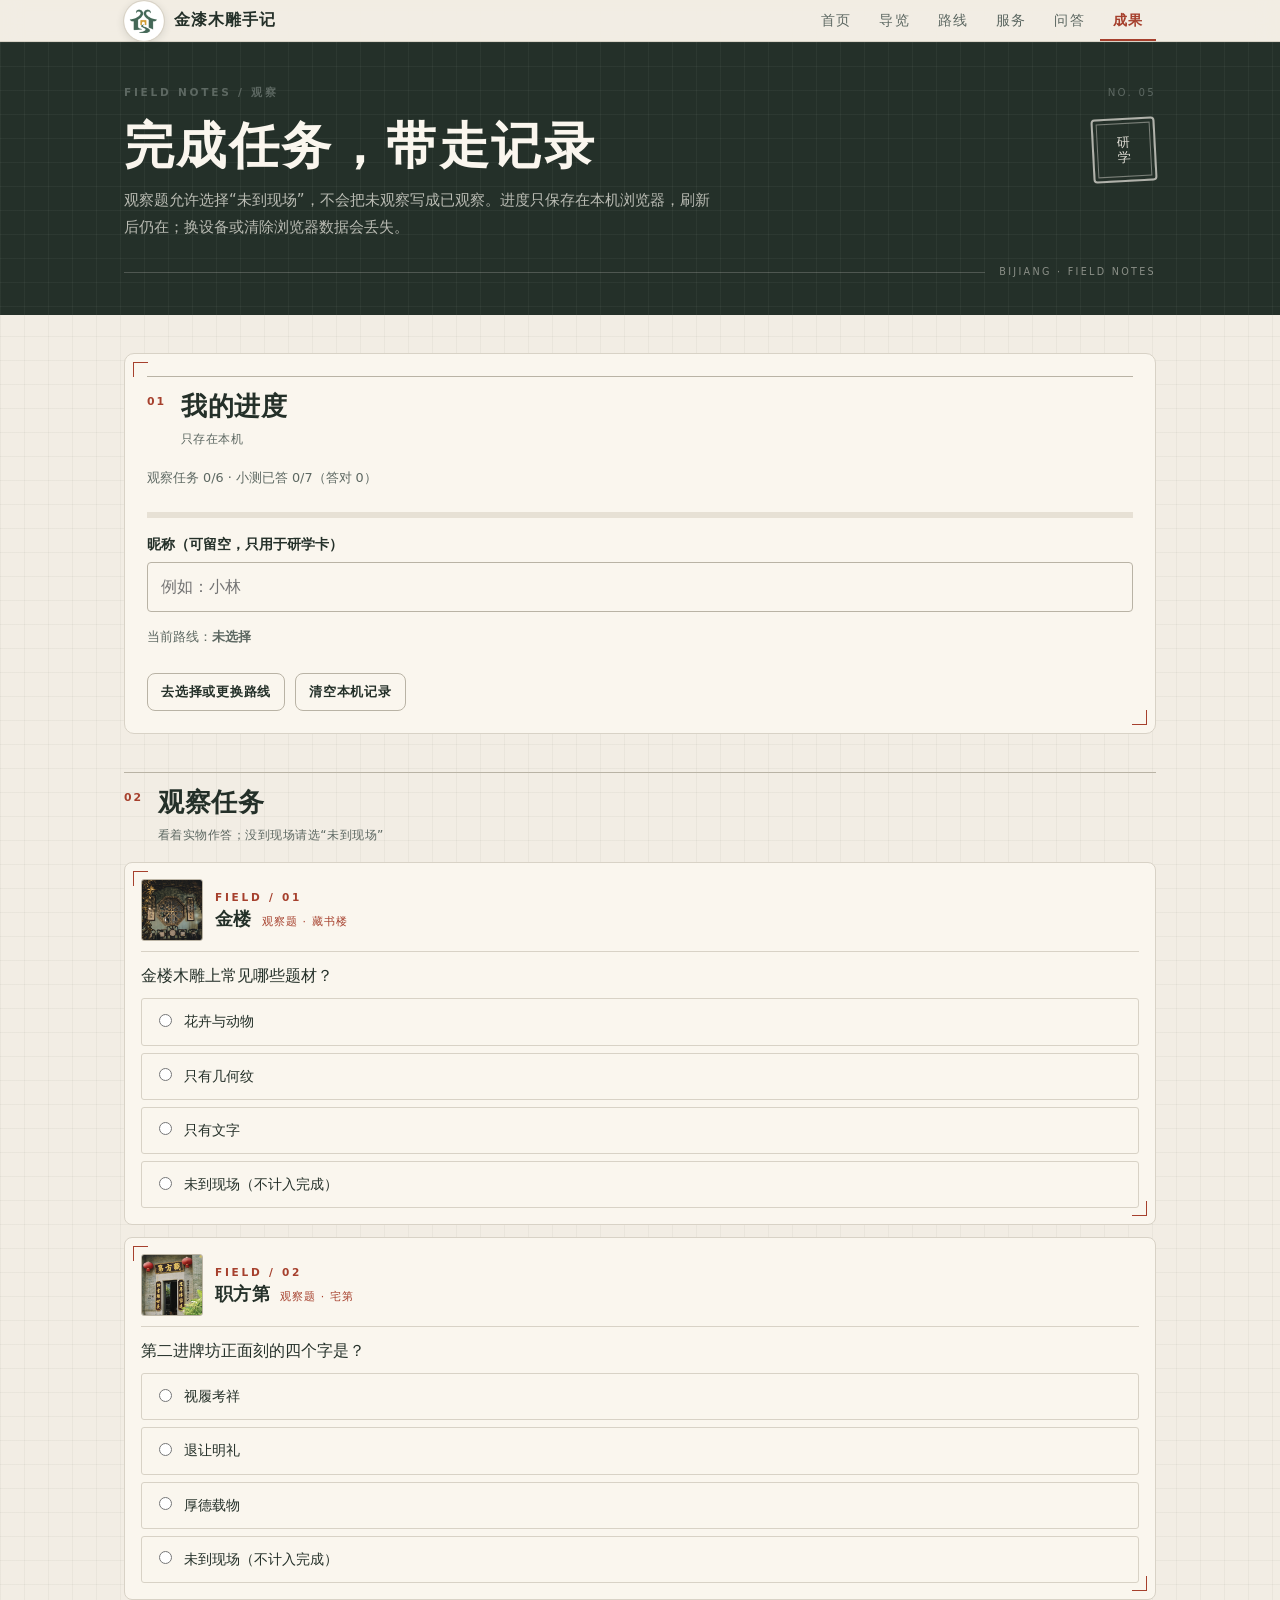
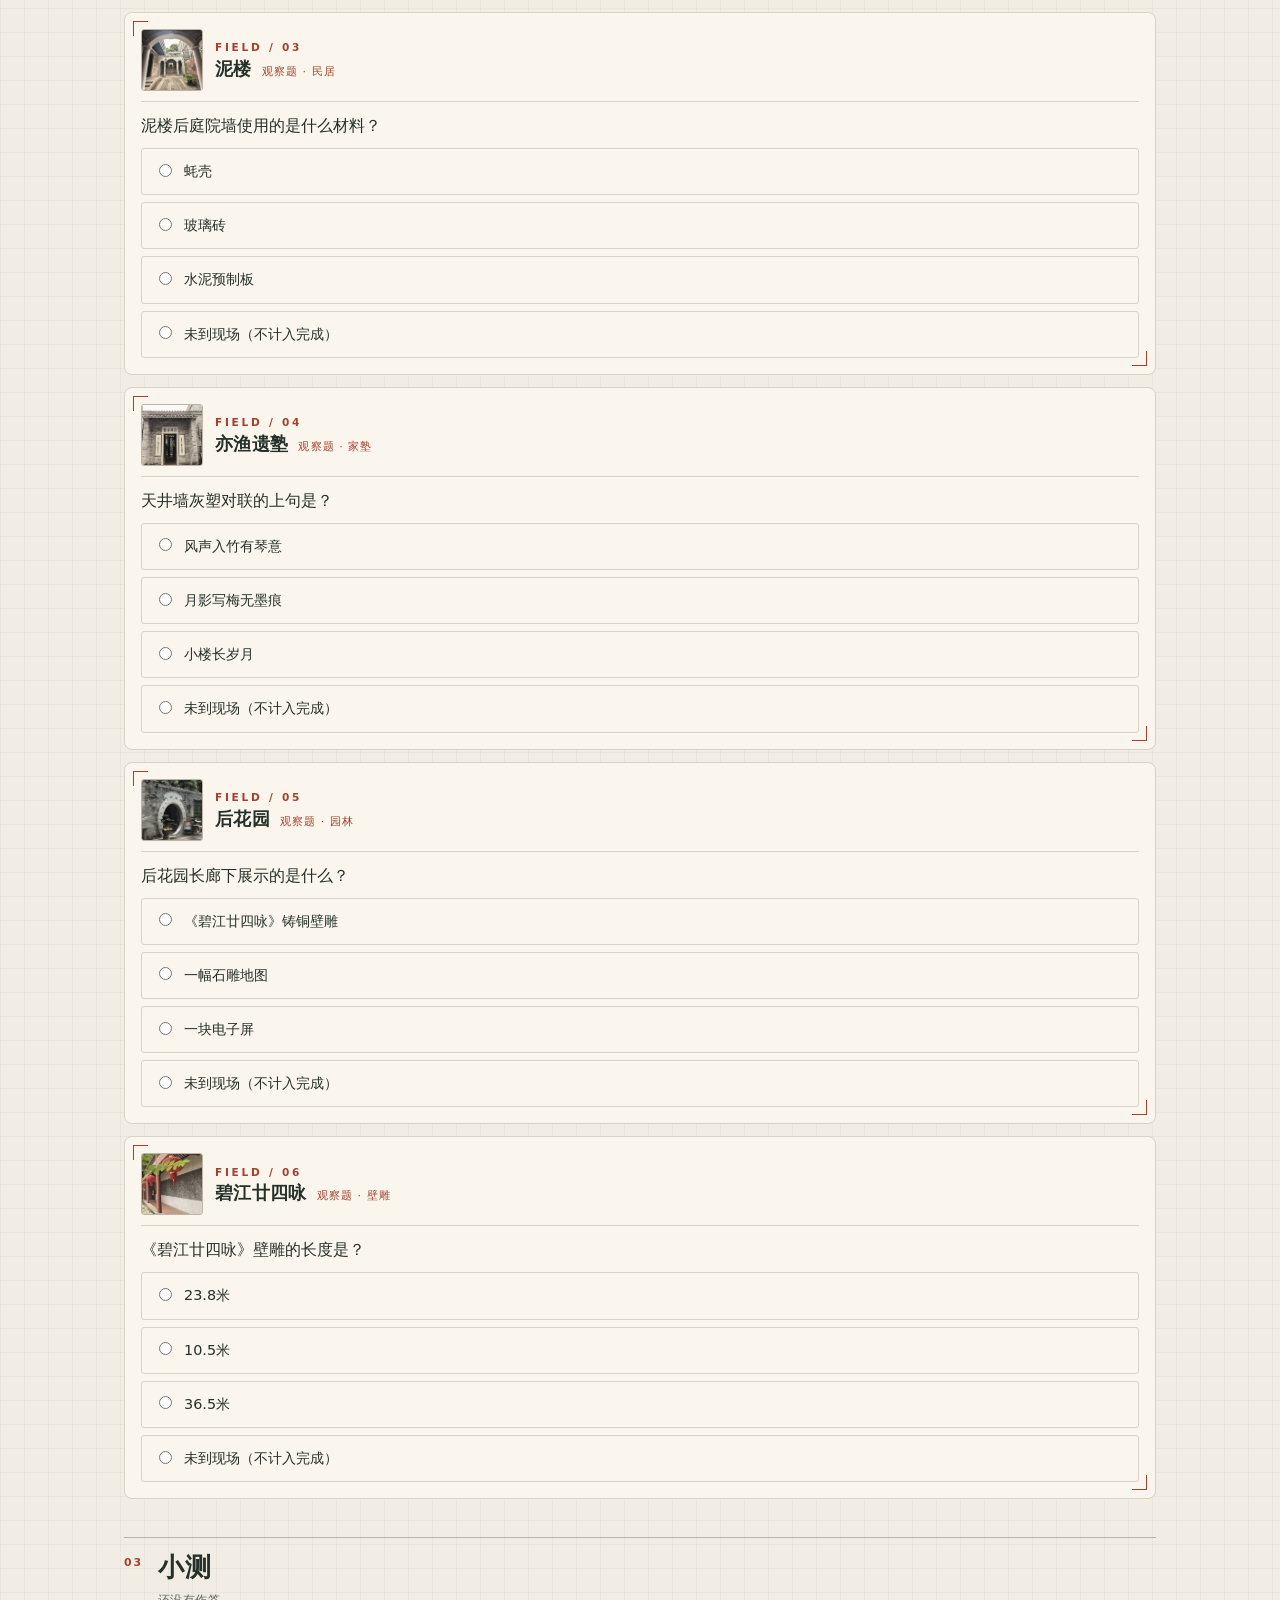
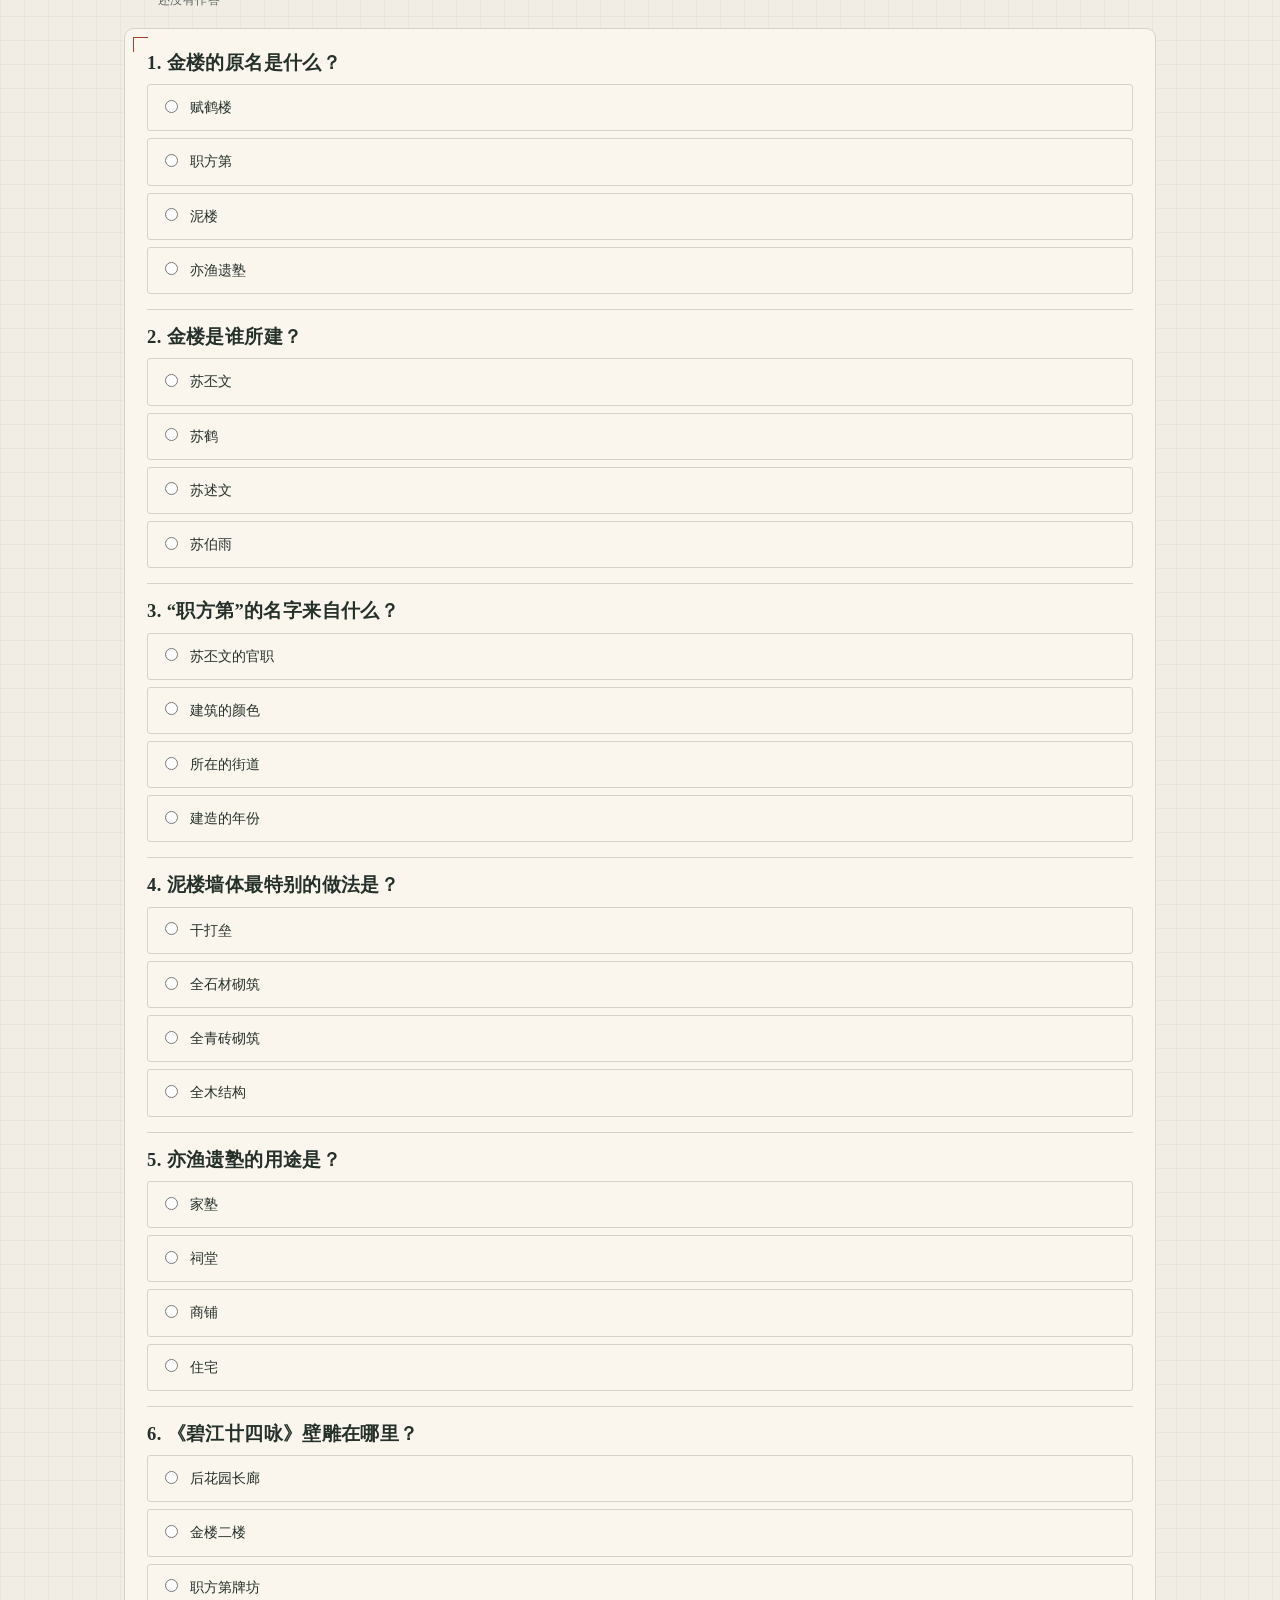
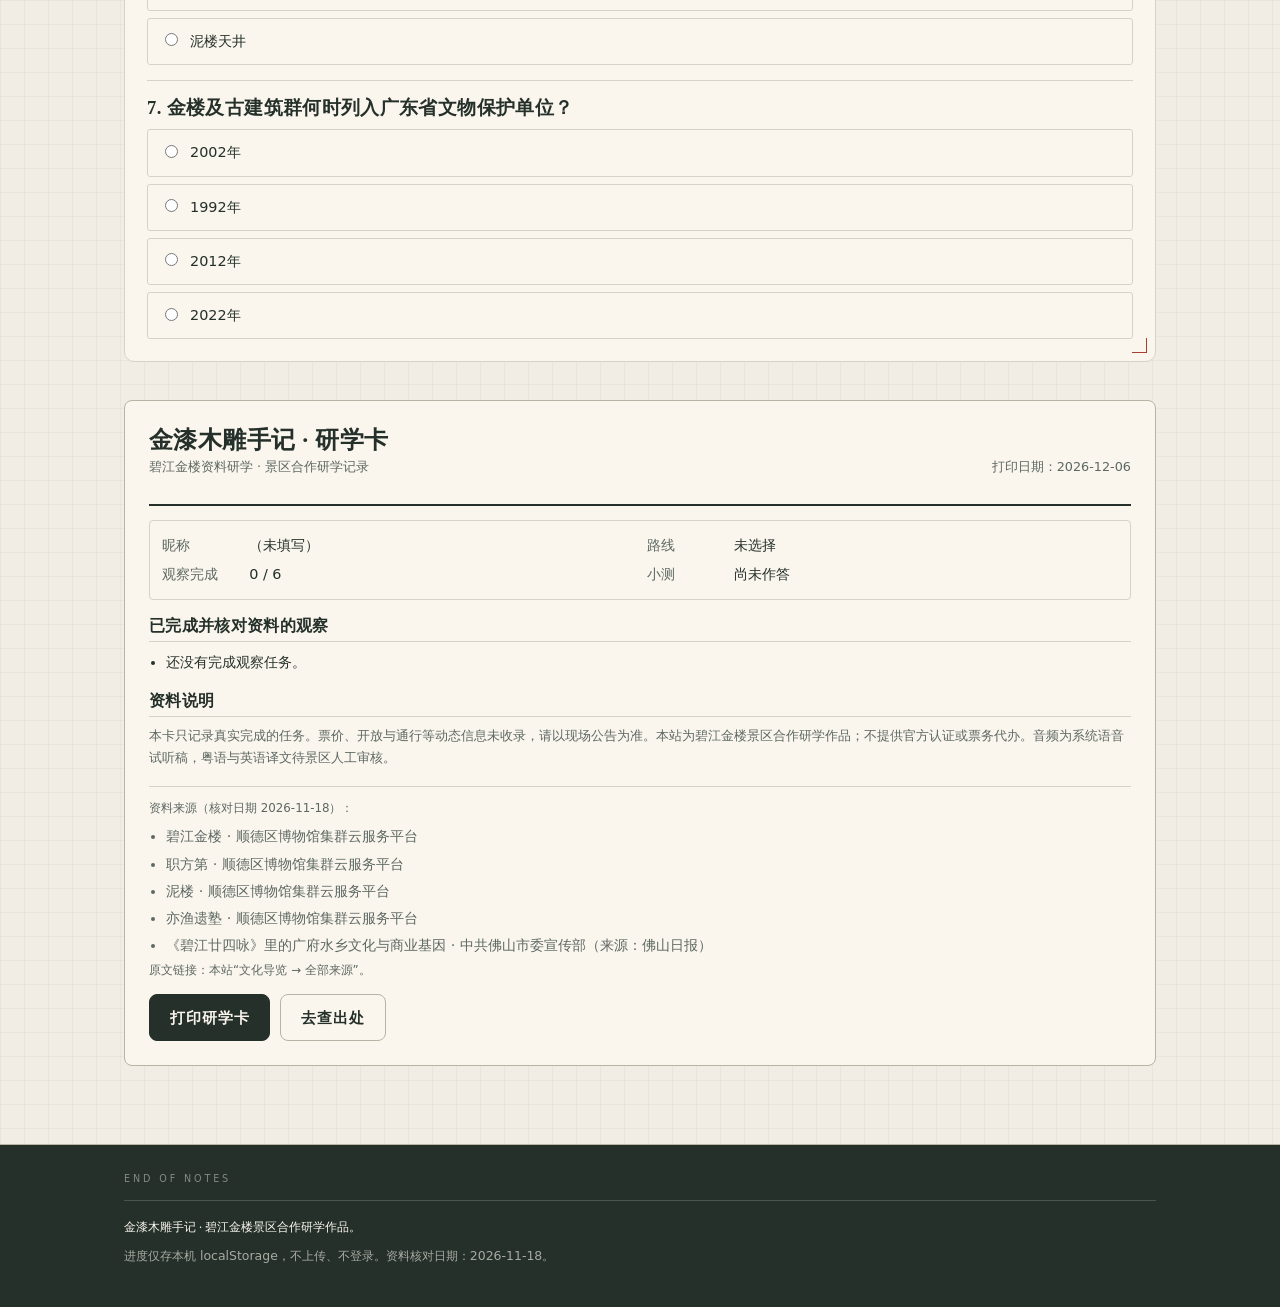
==== explore.html @ e59be4ed "修复路线图例文字错位并更新资源版本" ====
<!DOCTYPE html>
<html lang="zh-CN">
<head>
  <meta charset="UTF-8">
  <meta name="viewport" content="width=device-width, initial-scale=1">
  <title>观察与成果 · 金漆木雕手记</title>
  <meta name="description" content="碧江金楼研学观察任务、小测、进度与可打印研学卡。进度只保存在本机浏览器，不登录。">
  <meta name="theme-color" content="#f2ede4">
  <link rel="icon" href="public/img/logo.png" type="image/png">
  <link rel="stylesheet" href="assets/css/style.css?v=20261119-4">
</head>
<body>
  <header class="site-header">
    <div class="wrap header-inner">
      <a class="brand" href="index.html"><img class="brand-mark" src="public/img/logo.png" alt="" width="40" height="40">金漆木雕手记</a>
      <nav class="site-nav" aria-label="主导航">
        <a href="index.html">首页</a>
        <a href="guide.html">导览</a>
        <a href="routes.html">路线</a>
        <a href="service.html">服务</a>
        <a href="qa.html">问答</a>
        <a href="explore.html">成果</a>
      </nav>
    </div>
  </header>

  <main>
    <section class="page-head print-hide">
      <div class="wrap page-head-inner">
        <div class="page-head-top"><span class="eyebrow">FIELD NOTES / 观察</span><span class="folio">NO. 05</span></div>
        <div class="page-head-main">
          <div>
            <h1>完成任务，带走记录</h1>
            <p class="lede">观察题允许选择“未到现场”，不会把未观察写成已观察。进度只保存在本机浏览器，刷新后仍在；换设备或清除浏览器数据会丢失。</p>
          </div>
          <div class="seal" aria-hidden="true"><span>研</span><span>学</span></div>
        </div>
        <div class="page-head-rule"><span></span><em>BIJIANG · FIELD NOTES</em></div>
      </div>
    </section>

    <div class="wrap page-body">
      <section class="section card ticks print-hide" aria-labelledby="progress-title">
        <div class="section-head" style="margin-top:0">
          <h2 id="progress-title">我的进度</h2>
          <p>只存在本机</p>
        </div>
        <div class="progress-wrap">
          <p id="progress-text" class="meta-line">正在读取本机记录…</p>
          <div class="progress-bar" role="progressbar" aria-labelledby="progress-title" aria-valuemin="0" aria-valuemax="6" aria-valuenow="0">
            <span id="progress-bar"></span>
          </div>
        </div>
        <div class="field">
          <label for="nickname">昵称（可留空，只用于研学卡）</label>
          <input id="nickname" name="nickname" type="text" maxlength="20" placeholder="例如：小林" autocomplete="off">
        </div>
        <div class="field">
          <span class="meta-line">当前路线：<strong id="route-summary">未选择</strong></span>
          <div class="actions">
            <a class="btn small ghost" href="routes.html">去选择或更换路线</a>
            <button class="btn small ghost" type="button" id="reset-btn">清空本机记录</button>
          </div>
        </div>
      </section>

      <section class="section print-hide" aria-labelledby="tasks-title">
        <div class="section-head">
          <h2 id="tasks-title">观察任务</h2>
          <p>看着实物作答；没到现场请选“未到现场”</p>
        </div>
        <div id="task-list"></div>
      </section>

      <section class="section print-hide" aria-labelledby="quiz-title">
        <div class="section-head">
          <h2 id="quiz-title">小测</h2>
          <p id="quiz-score">还没有作答</p>
        </div>
        <div class="card ticks" id="quiz-list"></div>
      </section>

      <section class="section print-card" id="print-area" aria-labelledby="card-title">
        <div class="print-head">
          <div>
            <h2 id="card-title">金漆木雕手记 · 研学卡</h2>
            <p class="print-sub">碧江金楼资料研学 · 景区合作研学记录</p>
          </div>
          <p class="print-sub">打印日期：<span id="card-date"></span></p>
        </div>
        <dl class="print-meta">
          <div><dt>昵称</dt><dd id="card-nickname">（未填写）</dd></div>
          <div><dt>路线</dt><dd id="card-route">未选择</dd></div>
          <div><dt>观察完成</dt><dd id="card-obs">0 / 6</dd></div>
          <div><dt>小测</dt><dd id="card-quiz">尚未作答</dd></div>
        </dl>
        <div class="print-section">
          <h3>已完成并核对资料的观察</h3>
          <ul class="print-list" id="card-obs-list"></ul>
        </div>
        <div class="print-section" id="card-away-wrap" hidden>
          <h3>选择“未到现场”的任务（不计入完成）</h3>
          <ul class="print-list" id="card-away-list"></ul>
        </div>
        <div class="print-section">
          <h3>资料说明</h3>
          <p class="meta-line" style="font-size:0.8rem">本卡只记录真实完成的任务。票价、开放与通行等动态信息未收录，请以现场公告为准。本站为碧江金楼景区合作研学作品；不提供官方认证或票务代办。音频为系统语音试听稿，粤语与英语译文待景区人工审核。</p>
        </div>
        <div class="print-sources" id="card-sources"></div>
        <div class="card-actions no-print">
          <button class="btn" type="button" id="print-btn">打印研学卡</button>
          <a class="btn ghost" href="qa.html">去查出处</a>
        </div>
      </section>
    </div>
  </main>

  <footer class="site-footer">
    <div class="wrap">
      <p>金漆木雕手记 · 碧江金楼景区合作研学作品。</p>
      <p>进度仅存本机 localStorage，不上传、不登录。资料核对日期：2026-11-18。</p>
    </div>
  </footer>

  <script type="module" src="assets/js/motion.js?v=20261119-4"></script>
  <script type="module" src="assets/js/explore.js?v=20261119-4"></script>
</body>
</html>
---- assets/css/style.css ----
:root {
  --oyster: #f2ede4;
  --cream: #faf6ee;
  --paper: #e7e1d5;
  --ink: #243029;
  --blue: #5c6b66;
  --muted: #5d6862;
  --line: #d8d2c6;
  --line-strong: #b9b3a5;
  --red: #a6402d;
  --radius: 10px;
  --radius-lg: 16px;
  --font-sans: "PingFang SC", "Microsoft YaHei", "Noto Sans SC", system-ui, sans-serif;
  --font-serif: "Songti SC", "Noto Serif SC", "STSong", SimSun, serif;
}

* {
  box-sizing: border-box;
}

html {
  -webkit-text-size-adjust: 100%;
}

body {
  margin: 0;
  color: var(--ink);
  background-color: var(--oyster);
  background-image:
    linear-gradient(rgba(36, 48, 41, 0.045) 1px, transparent 1px),
    linear-gradient(90deg, rgba(36, 48, 41, 0.045) 1px, transparent 1px);
  background-size: 24px 24px;
  font-family: var(--font-sans);
  font-size: 16px;
  line-height: 1.75;
}

h1, h2, h3, h4 {
  margin: 0 0 0.5em;
  font-family: var(--font-serif);
  font-weight: 600;
  line-height: 1.3;
  letter-spacing: 0.02em;
}

h1 { font-size: clamp(2rem, 6vw, 3.4rem); }
h2 { font-size: clamp(1.35rem, 4.2vw, 1.75rem); }
h3 { font-size: 1.16rem; }

p { margin: 0 0 1em; }

a {
  color: var(--blue);
  text-decoration-thickness: 1px;
  text-underline-offset: 3px;
}

a:hover { color: var(--red); }

:focus-visible {
  outline: 2px solid var(--red);
  outline-offset: 2px;
}

.wrap {
  width: 100%;
  max-width: 1080px;
  margin: 0 auto;
  padding: 0 16px;
}

.eyebrow {
  display: inline-block;
  color: var(--muted);
  font-size: 0.66rem;
  font-weight: 600;
  letter-spacing: 0.26em;
  line-height: 1.6;
  text-transform: uppercase;
}

.folio {
  color: var(--muted);
  font-size: 0.64rem;
  letter-spacing: 0.22em;
}

.red-rule {
  width: 42px;
  height: 2px;
  margin: 12px 0 16px;
  background: var(--red);
}

/* ---------- Header ---------- */
.site-header {
  position: sticky;
  top: 0;
  z-index: 30;
  background: rgba(242, 237, 228, 0.97);
  border-bottom: 1px solid var(--line);
  backdrop-filter: blur(10px);
}

.header-inner {
  display: flex;
  flex-wrap: wrap;
  align-items: center;
  gap: 8px 16px;
  padding-top: 10px;
  padding-bottom: 10px;
}

.brand {
  display: inline-flex;
  align-items: center;
  gap: 10px;
  color: var(--ink);
  text-decoration: none;
  font-family: var(--font-serif);
  font-weight: 600;
  font-size: 1.02rem;
  letter-spacing: 0.06em;
}

.brand-mark {
  display: block;
  flex: 0 0 auto;
  width: 40px;
  height: 40px;
  border-radius: 50%;
  object-fit: contain;
  background: transparent;
  box-shadow: 0 0 0 1px var(--line), 0 2px 8px rgba(36, 48, 41, 0.16);
}

.site-nav {
  display: flex;
  flex-wrap: wrap;
  gap: 2px;
  width: 100%;
}

.site-nav a {
  flex: 0 0 auto;
  padding: 7px 10px;
  color: var(--muted);
  text-decoration: none;
  font-size: 0.86rem;
  letter-spacing: 0.08em;
  white-space: nowrap;
}

.site-nav a:hover { color: var(--ink); }

.site-nav a[aria-current="page"] {
  color: var(--red);
  font-weight: 600;
  box-shadow: inset 0 -2px 0 var(--red);
}

main { padding: 0 0 40px; }

/* ---------- Hero ---------- */
.hero {
  position: relative;
  display: flex;
  align-items: flex-end;
  min-height: 560px;
  overflow: hidden;
  background: var(--ink);
  color: var(--cream);
  touch-action: pan-y;
}

.hero-slides,
.hero-slide {
  position: absolute;
  inset: 0;
}

.hero-slide {
  width: 100%;
  height: 100%;
  object-fit: cover;
  opacity: 0;
  filter: saturate(0.68) sepia(0.18) contrast(0.95) brightness(0.86);
  transition: opacity 0.8s ease;
}

.hero-slide.is-active { opacity: 1; }

.hero-grade {
  position: absolute;
  inset: 0;
  background:
    linear-gradient(180deg, rgba(20, 28, 24, 0.22) 0%, rgba(20, 28, 24, 0.08) 38%, rgba(20, 28, 24, 0.58) 72%, rgba(20, 28, 24, 0.9) 100%),
    linear-gradient(90deg, rgba(20, 28, 24, 0.55), rgba(20, 28, 24, 0) 55%);
}

.hero-frame {
  position: absolute;
  inset: 18px;
  z-index: 2;
  pointer-events: none;
}

.hero-frame i {
  position: absolute;
  width: 24px;
  height: 24px;
  border: 0 solid rgba(250, 246, 238, 0.5);
}

.hero-frame i:nth-child(1) {
  top: 0;
  left: 0;
  border-top-width: 1px;
  border-left-width: 1px;
}

.hero-frame i:nth-child(2) {
  bottom: 0;
  left: 0;
  border-bottom-width: 1px;
  border-left-width: 1px;
}

.hero-frame i:nth-child(3) {
  right: 0;
  bottom: 0;
  border-right-width: 1px;
  border-bottom-width: 1px;
}

.hero-inner {
  position: relative;
  z-index: 3;
  display: flex;
  flex-direction: column;
  align-items: flex-start;
  justify-content: flex-end;
  min-height: 560px;
  padding-top: 120px;
  padding-bottom: 152px;
}

.hero-eyebrow {
  display: flex;
  align-items: center;
  gap: 12px;
  color: rgba(250, 246, 238, 0.62);
  font-size: 0.68rem;
  font-weight: 600;
  letter-spacing: 0.28em;
}

.hero-rule {
  width: 56px;
  height: 1px;
  background: rgba(250, 246, 238, 0.55);
}

.hero h1 {
  max-width: 12em;
  margin: 14px 0 12px;
  color: var(--cream);
  font-size: clamp(2.7rem, 7vw, 4.5rem);
  font-weight: 600;
  line-height: 1.12;
  letter-spacing: 0.06em;
  text-shadow: 0 3px 24px rgba(20, 28, 24, 0.35);
}

.hero-sub {
  max-width: 58ch;
  margin-bottom: 24px;
  color: rgba(250, 246, 238, 0.78);
  font-size: 1rem;
  line-height: 1.9;
}

.hero-seal {
  position: absolute;
  top: 34px;
  right: 24px;
  z-index: 4;
  display: flex;
  flex-direction: column;
  align-items: center;
  justify-content: center;
  width: 58px;
  height: 58px;
  border: 2px solid rgba(250, 246, 238, 0.72);
  border-radius: 4px;
  background: rgba(250, 246, 238, 0.08);
  color: rgba(250, 246, 238, 0.9);
  font-family: var(--font-serif);
  font-size: 0.9rem;
  line-height: 1.15;
  transform: rotate(-3deg);
  box-shadow: inset 0 0 0 3px rgba(16, 24, 20, 0.5), inset 0 0 0 4px rgba(250, 246, 238, 0.35);
}

.hero-foot {
  position: absolute;
  right: 0;
  bottom: 64px;
  left: 0;
  z-index: 4;
  display: flex;
  align-items: center;
  justify-content: space-between;
  gap: 16px;
}

.hero-progress {
  display: flex;
  align-items: baseline;
  gap: 10px;
  color: var(--cream);
}

.hero-count {
  font-size: 0.72rem;
  font-variant-numeric: tabular-nums;
  letter-spacing: 0.16em;
}

.hero-hint {
  color: rgba(250, 246, 238, 0.62);
  font-size: 0.68rem;
  letter-spacing: 0.04em;
}

.hero-dots {
  display: flex;
  align-items: center;
  gap: 7px;
  padding: 7px 12px;
  border: 1px solid rgba(250, 246, 238, 0.22);
  border-radius: 999px;
  background: rgba(16, 28, 24, 0.34);
  backdrop-filter: blur(6px);
}

.hero-dot {
  width: 9px;
  height: 9px;
  padding: 0;
  border: 0;
  border-radius: 50%;
  background: rgba(250, 246, 238, 0.35);
  cursor: pointer;
  transition: width 0.25s ease, background 0.25s ease;
}

.hero-dot.active {
  width: 22px;
  border-radius: 999px;
  background: var(--cream);
}

.hero-dot:focus-visible {
  outline: 2px solid var(--gold-soft);
  outline-offset: 3px;
}

.hero-arrow {
  position: absolute;
  right: 20px;
  bottom: 96px;
  z-index: 6;
  display: grid;
  place-items: center;
  width: 38px;
  height: 38px;
  padding: 0;
  border: 1px solid rgba(250, 246, 238, 0.42);
  border-radius: 50%;
  background: rgba(16, 28, 24, 0.35);
  color: var(--cream);
  font-size: 1.35rem;
  line-height: 1;
  cursor: pointer;
  transition: background 0.2s ease, border-color 0.2s ease, transform 0.2s ease;
}

.hero-arrow--prev { right: 68px; }
.hero-arrow--next { right: 20px; }

.hero-arrow:hover {
  background: rgba(16, 28, 24, 0.65);
  border-color: var(--cream);
  transform: translateY(-1px);
}

@media (prefers-reduced-motion: no-preference) {
  .hero-slides {
    animation: heroZoom 32s ease-in-out infinite alternate;
  }

  .hero-eyebrow,
  .hero h1,
  .hero-sub,
  .hero .actions {
    opacity: 0;
    animation: heroRise 0.85s cubic-bezier(0.16, 1, 0.3, 1) both;
  }

  .hero-eyebrow { animation-delay: 0.08s; }
  .hero h1 { animation-delay: 0.18s; }
  .hero-sub { animation-delay: 0.3s; }
  .hero .actions { animation-delay: 0.42s; }

  .motion-ready [data-reveal] {
    opacity: 0;
    transform: translateY(18px);
    transition:
      opacity 0.65s cubic-bezier(0.16, 1, 0.3, 1),
      transform 0.65s cubic-bezier(0.16, 1, 0.3, 1);
    transition-delay: var(--reveal-delay, 0ms);
  }

  .motion-ready [data-reveal].is-visible {
    opacity: 1;
    transform: none;
  }
}

@keyframes heroRise {
  from {
    opacity: 0;
    transform: translateY(18px);
  }
  to {
    opacity: 1;
    transform: none;
  }
}

@keyframes heroZoom {
  from { transform: scale(1); }
  to { transform: scale(1.05); }
}

/* ---------- Page head ---------- */
.page-head {
  position: relative;
  overflow: hidden;
  padding: 32px 0 26px;
  background-color: var(--ink);
  background-image:
    linear-gradient(rgba(250, 246, 238, 0.045) 1px, transparent 1px),
    linear-gradient(90deg, rgba(250, 246, 238, 0.045) 1px, transparent 1px);
  background-size: 24px 24px;
  color: var(--cream);
}

.page-head-top {
  display: flex;
  align-items: baseline;
  justify-content: space-between;
  gap: 16px;
  color: rgba(250, 246, 238, 0.55);
  font-size: 0.64rem;
  letter-spacing: 0.24em;
}

.page-head-main {
  display: flex;
  align-items: flex-start;
  justify-content: space-between;
  gap: 18px;
  margin-top: 16px;
}

.page-head h1 {
  margin: 0 0 10px;
  color: var(--cream);
  font-size: clamp(2rem, 5vw, 3.1rem);
  line-height: 1.18;
  letter-spacing: 0.05em;
}

.page-head .lede {
  max-width: 62ch;
  margin: 0;
  color: rgba(250, 246, 238, 0.7);
  font-size: 0.94rem;
  line-height: 1.85;
}

.seal {
  flex: 0 0 auto;
  display: flex;
  flex-direction: column;
  align-items: center;
  justify-content: center;
  width: 64px;
  height: 64px;
  border: 2px solid rgba(250, 246, 238, 0.66);
  border-radius: 4px;
  color: rgba(250, 246, 238, 0.88);
  font-family: var(--font-serif);
  font-size: 0.82rem;
  line-height: 1.15;
  transform: rotate(-3deg);
  box-shadow: inset 0 0 0 3px var(--ink), inset 0 0 0 4px rgba(250, 246, 238, 0.4);
}

.page-head-rule {
  display: flex;
  align-items: center;
  gap: 14px;
  margin-top: 22px;
}

.page-head-rule span {
  flex: 1;
  height: 1px;
  background: rgba(250, 246, 238, 0.2);
}

.page-head-rule em {
  color: rgba(250, 246, 238, 0.48);
  font-size: 0.6rem;
  font-style: normal;
  letter-spacing: 0.24em;
}

/* ---------- Page body ---------- */
.page-body {
  padding-top: 28px;
  padding-bottom: 8px;
  counter-reset: sec;
}

.home-body {
  position: relative;
  z-index: 3;
  margin-top: -46px;
  padding-top: 0;
  counter-reset: sec 1;
}

.section { margin: 38px 0; }

.section-head {
  position: relative;
  display: block;
  margin-bottom: 16px;
  padding: 13px 0 0 34px;
  border-top: 1px solid var(--line-strong);
  counter-increment: sec;
}

.section-head::before {
  content: counter(sec, decimal-leading-zero);
  position: absolute;
  left: 0;
  top: 15px;
  color: var(--red);
  font-size: 0.68rem;
  font-weight: 600;
  letter-spacing: 0.18em;
}

.section-head h2 {
  margin: 0;
  font-size: clamp(1.3rem, 3.6vw, 1.6rem);
}

.section-head p {
  max-width: 60ch;
  margin: 6px 0 0;
  color: var(--muted);
  font-size: 0.76rem;
  letter-spacing: 0.04em;
  text-align: left;
}

.grid { display: grid; gap: 16px; }

.card {
  position: relative;
  background: var(--cream);
  border: 1px solid var(--line);
  border-radius: var(--radius);
  padding: 22px;
}

.card.ticks::before,
.card.ticks::after {
  content: "";
  position: absolute;
  width: 14px;
  height: 14px;
  pointer-events: none;
}

.card.ticks::before {
  top: 8px;
  left: 8px;
  border-top: 1px solid var(--red);
  border-left: 1px solid var(--red);
}

.card.ticks::after {
  right: 8px;
  bottom: 8px;
  border-right: 1px solid var(--red);
  border-bottom: 1px solid var(--red);
}

.ghost-num {
  position: absolute;
  right: 10px;
  bottom: -18px;
  color: rgba(36, 48, 41, 0.06);
  font-family: var(--font-serif);
  font-size: 110px;
  line-height: 1;
  pointer-events: none;
}

/* ---------- Buttons ---------- */
.actions {
  display: flex;
  flex-wrap: wrap;
  gap: 10px;
  margin-top: 18px;
}

.btn {
  display: inline-flex;
  align-items: center;
  justify-content: center;
  gap: 8px;
  min-height: 46px;
  padding: 10px 20px;
  border: 1px solid var(--ink);
  border-radius: 8px;
  background: var(--ink);
  color: var(--cream);
  font: inherit;
  font-size: 0.92rem;
  font-weight: 600;
  letter-spacing: 0.06em;
  text-decoration: none;
  cursor: pointer;
  transition: transform 0.2s ease, background 0.2s ease, border-color 0.2s ease, color 0.2s ease;
}

.btn:hover { background: var(--blue); border-color: var(--blue); color: #fff; }

.btn:active { transform: translateY(1px) scale(0.99); }

.btn.ghost {
  background: transparent;
  border-color: var(--line-strong);
  color: var(--ink);
}

.btn.ghost:hover { background: var(--paper); color: var(--ink); }

.btn.small {
  min-height: 38px;
  padding: 6px 13px;
  font-size: 0.8rem;
}

.btn[disabled] { opacity: 0.5; cursor: not-allowed; }

.hero .btn,
.hero .btn.hero-primary {
  background: var(--cream);
  border-color: var(--cream);
  color: var(--ink);
}

.hero .btn:hover { background: #fff; }

.hero .btn.hero-ghost {
  background: transparent;
  border-color: rgba(250, 246, 238, 0.45);
  color: var(--cream);
}

.hero .btn.hero-ghost:hover { background: rgba(250, 246, 238, 0.1); }

/* ---------- Intro card ---------- */
.intro-card {
  padding: 26px 24px 22px;
  box-shadow: 0 18px 44px rgba(36, 48, 41, 0.08);
}

.intro-card h2 {
  margin: 0;
  font-size: clamp(1.7rem, 4vw, 2.1rem);
}

.intro-card .description {
  max-width: 60ch;
  color: var(--muted);
  font-size: 0.94rem;
}

.intro-stats {
  display: grid;
  grid-template-columns: repeat(3, 1fr);
  gap: 1px;
  margin-top: 22px;
  border-top: 1px solid var(--line-strong);
}

.intro-stats div {
  padding: 12px 10px 0;
  border-right: 1px solid var(--line);
}

.intro-stats div:last-child { border-right: 0; }

.intro-stats strong {
  display: block;
  font-family: var(--font-serif);
  font-size: 1.55rem;
  font-weight: 600;
  line-height: 1.2;
}

.intro-stats span {
  color: var(--muted);
  font-size: 0.74rem;
}

/* ---------- Steps ---------- */
.steps {
  margin: 0;
  padding: 0;
  list-style: none;
  counter-reset: step;
}

.steps li {
  position: relative;
  padding: 13px 0 13px 44px;
  border-top: 1px solid var(--line);
  counter-increment: step;
}

.steps li:last-child { border-bottom: 1px solid var(--line); }

.steps li::before {
  content: counter(step, decimal-leading-zero);
  position: absolute;
  left: 0;
  top: 15px;
  color: var(--red);
  font-size: 0.7rem;
  font-weight: 600;
  letter-spacing: 0.12em;
}

/* ---------- Entry ---------- */
.entry-grid {
  display: grid;
  grid-template-columns: 1fr;
  gap: 16px;
}

.entry {
  display: flex;
  flex-direction: column;
  overflow: hidden;
  padding: 0;
  color: inherit;
  text-decoration: none;
  transition: transform 0.35s cubic-bezier(0.16, 1, 0.3, 1), border-color 0.35s ease;
}

.entry:hover {
  transform: translateY(-3px);
  border-color: var(--line-strong);
}

.entry-media {
  position: relative;
  height: 168px;
  overflow: hidden;
  background: var(--paper);
}

.entry-media img {
  display: block;
  width: 100%;
  height: 100%;
  object-fit: cover;
  filter: saturate(0.72) sepia(0.14) contrast(0.96);
  transition: transform 0.7s cubic-bezier(0.16, 1, 0.3, 1);
}

.entry:hover .entry-media img { transform: scale(1.04); }

.entry-media::before {
  content: "";
  position: absolute;
  inset: 8px;
  z-index: 2;
  border: 1px solid rgba(250, 246, 238, 0.42);
}

.entry-body { padding: 16px 18px 18px; }

.entry-body h3 { margin: 0 0 6px; font-size: 1.22rem; }

.entry-body .meta-line { margin: 0; }

.entry-code {
  display: block;
  margin-top: 12px;
  color: var(--muted);
  font-size: 0.6rem;
  letter-spacing: 0.24em;
}

/* ---------- Scope / notice ---------- */
.scope {
  border-left: 3px solid var(--red);
  background: var(--cream);
}

.scope h2 { font-size: 1.25rem; }

.scope ul { margin: 0; padding-left: 1.15em; }

.scope li { margin-bottom: 0.5em; }

.meta-line {
  color: var(--muted);
  font-size: 0.8rem;
}

.badge {
  display: inline-flex;
  align-items: center;
  gap: 4px;
  padding: 2px 8px;
  border: 1px solid var(--line-strong);
  border-radius: 3px;
  color: var(--blue);
  font-size: 0.66rem;
  letter-spacing: 0.1em;
  line-height: 1.6;
  white-space: nowrap;
}

.badge.ok { color: var(--blue); background: #eef1ec; border-color: #c8d2cb; }
.badge.note { color: var(--red); border-color: rgba(166, 64, 45, 0.4); border-style: dashed; background: transparent; }

/* ---------- Spot ---------- */
.spot-list { display: grid; gap: 20px; }

.spot {
  display: block;
  overflow: hidden;
  padding: 0;
  scroll-margin-top: 150px;
}

.spot-media {
  position: relative;
  overflow: hidden;
  background: var(--paper);
  line-height: 0;
}

.spot-photo {
  display: block;
  width: 100%;
  height: auto;
  filter: saturate(0.78) sepia(0.14) contrast(0.95);
  transition: transform 0.9s cubic-bezier(0.16, 1, 0.3, 1);
}

.spot:hover .spot-photo { transform: scale(1.012); }

.spot-media::before {
  content: "";
  position: absolute;
  inset: 10px;
  z-index: 2;
  border: 1px solid rgba(250, 246, 238, 0.38);
}

.spot-body { padding: 20px; }

.spot-meta {
  display: flex;
  align-items: baseline;
  justify-content: space-between;
  gap: 10px;
  padding-bottom: 8px;
  border-bottom: 1px solid var(--line);
}

.spot-meta .eyebrow { color: var(--red); }

.spot-mark {
  color: var(--muted);
  font-size: 0.6rem;
  letter-spacing: 0.2em;
  white-space: nowrap;
}

.spot-name {
  margin: 10px 0 8px;
  font-size: clamp(1.6rem, 4vw, 1.9rem);
}

.spot-summary { color: var(--ink); }

.spot-tags {
  display: flex;
  flex-wrap: wrap;
  gap: 7px;
  margin: 10px 0 12px;
}

.tag {
  padding: 2px 8px;
  border: 1px solid var(--line-strong);
  border-radius: 3px;
  color: var(--blue);
  font-size: 0.64rem;
  letter-spacing: 0.1em;
}

.gallery {
  display: grid;
  grid-template-columns: 1fr;
  gap: 10px;
  max-width: 760px;
  margin: 14px auto;
}

.gallery img {
  display: block;
  width: 100%;
  height: auto;
  border: 1px solid var(--line-strong);
  filter: saturate(0.78) sepia(0.12) contrast(0.96);
}

.fact-list {
  margin: 12px 0 0;
  padding: 0;
  list-style: none;
}

.fact-list li {
  padding: 10px 0;
  border-top: 1px solid var(--line);
}

.fact-meta {
  display: flex;
  flex-wrap: wrap;
  align-items: center;
  gap: 4px 10px;
  margin-top: 5px;
  color: var(--muted);
  font-size: 0.74rem;
}

.source-link { color: var(--blue); font-size: 0.76rem; }

.lookfor {
  margin-top: 14px;
  padding: 12px 14px;
  border-left: 3px solid var(--red);
  background: var(--paper);
  color: #2c3a33;
  font-size: 0.88rem;
}

.lookfor strong { color: var(--red); }

.onsite-note {
  margin: 8px 0 0;
  color: var(--muted);
  font-size: 0.76rem;
}

/* ---------- Audio ---------- */
.audio-block {
  margin-top: 16px;
  padding-top: 12px;
  border-top: 1px solid var(--line);
}

.audio-block summary {
  display: flex;
  flex-wrap: wrap;
  align-items: baseline;
  justify-content: space-between;
  gap: 4px 12px;
  cursor: pointer;
  list-style: none;
}

.audio-block summary::-webkit-details-marker { display: none; }

.audio-block summary::after {
  content: "+";
  color: var(--red);
  font-size: 1rem;
  line-height: 1;
}

.audio-block[open] summary::after { content: "−"; }

.audio-body { padding-top: 6px; }

.audio-empty { padding-bottom: 2px; }

.audio-head {
  display: flex;
  flex-wrap: wrap;
  align-items: baseline;
  justify-content: space-between;
  gap: 4px 12px;
  margin-bottom: 10px;
}

.audio-head .eyebrow { color: var(--red); }

.audio-note {
  color: var(--muted);
  font-size: 0.68rem;
  letter-spacing: 0.04em;
}

.audio-row {
  display: grid;
  gap: 6px;
  margin-bottom: 10px;
}

.audio-label {
  color: var(--blue);
  font-size: 0.76rem;
  letter-spacing: 0.08em;
}

.audio-row audio {
  width: 100%;
  height: 36px;
}

.spot-foot {
  display: flex;
  flex-wrap: wrap;
  align-items: center;
  justify-content: space-between;
  gap: 8px;
  margin-top: 16px;
  padding-top: 10px;
  border-top: 1px solid var(--line-strong);
  color: var(--muted);
  font-size: 0.66rem;
  letter-spacing: 0.06em;
}

.spot-foot a { color: var(--red); text-decoration: none; }

/* ---------- Timeline ---------- */
.timeline {
  position: relative;
  margin: 0;
  padding: 2px 0 0 20px;
  border-left: 1px solid var(--line-strong);
  list-style: none;
}

.timeline li {
  position: relative;
  padding: 0 0 18px 16px;
}

.timeline li::before {
  content: "";
  position: absolute;
  left: -24px;
  top: 0.55em;
  width: 8px;
  height: 8px;
  border: 2px solid var(--red);
  border-radius: 50%;
  background: var(--oyster);
}

.timeline time {
  display: block;
  color: var(--red);
  font-size: 0.7rem;
  font-weight: 600;
  letter-spacing: 0.14em;
}

.timeline p { margin: 2px 0 0; font-size: 0.9rem; }

/* ---------- Sources ---------- */
.source-list { margin: 0; padding: 0; list-style: none; }

.source-list li {
  padding: 12px 0;
  border-top: 1px solid var(--line);
}

.source-list li:first-child { border-top: 0; }

.source-list .src-title { font-weight: 600; }

.source-list .src-meta {
  display: block;
  color: var(--muted);
  font-size: 0.76rem;
}


.route-grid,
.route-guide-grid {
  display: grid;
  grid-template-columns: 1fr;
  gap: 16px;
}

.route-missing {
  display: inline-block;
  margin-left: 6px;
  color: var(--muted);
  font-size: 0.64rem;
  letter-spacing: 0.08em;
  vertical-align: middle;
}

/* ---------- Routes ---------- */
.route-card {
  overflow: hidden;
  padding: 0;
  transition: transform 0.35s cubic-bezier(0.16, 1, 0.3, 1), border-color 0.35s ease;
}

.route-card:hover {
  transform: translateY(-3px);
  border-color: var(--line-strong);
}

.route-cover {
  position: relative;
  height: 186px;
  overflow: hidden;
  background: var(--paper);
}

.route-cover img {
  display: block;
  width: 100%;
  height: 100%;
  object-fit: cover;
  filter: saturate(0.74) sepia(0.14) contrast(0.96);
  transition: transform 0.8s cubic-bezier(0.16, 1, 0.3, 1);
}

.route-card:hover .route-cover img { transform: scale(1.035); }

.route-cover::before {
  content: "";
  position: absolute;
  inset: 9px;
  z-index: 2;
  border: 1px solid rgba(250, 246, 238, 0.4);
}

.route-body { padding: 20px; }

.route-meta {
  display: flex;
  align-items: baseline;
  justify-content: space-between;
  gap: 10px;
  padding-bottom: 8px;
  border-bottom: 1px solid var(--line);
}

.route-meta .eyebrow { color: var(--red); }

.route-mark {
  color: var(--muted);
  font-size: 0.6rem;
  letter-spacing: 0.2em;
  white-space: nowrap;
}

.route-body h2 { margin: 10px 0 8px; font-size: 1.55rem; }

.route-steps {
  margin: 14px 0 0;
  padding: 0;
  list-style: none;
  counter-reset: rstep;
}

.route-steps li {
  position: relative;
  padding: 12px 0 12px 38px;
  border-top: 1px solid var(--line);
  counter-increment: rstep;
}

.route-steps li::before {
  content: counter(rstep, decimal-leading-zero);
  position: absolute;
  left: 0;
  top: 14px;
  color: var(--red);
  font-size: 0.68rem;
  font-weight: 600;
  letter-spacing: 0.1em;
}

.route-steps .spot-name {
  color: var(--ink);
  font-family: var(--font-serif);
  font-weight: 600;
  text-decoration: none;
}

.route-steps .focus {
  display: block;
  color: var(--muted);
  font-size: 0.85rem;
}

.selected-note {
  margin-top: 12px;
  padding: 10px 13px;
  border-left: 3px solid var(--red);
  background: var(--paper);
  color: #2c3a33;
  font-size: 0.84rem;
}


/* ---------- Service / Map ---------- */

.map-route-bar { margin-bottom: 14px; }

.map-route-head {
  display: flex;
  flex-wrap: wrap;
  align-items: baseline;
  justify-content: space-between;
  gap: 6px 14px;
}

.map-route-options {
  display: flex;
  flex-wrap: wrap;
  gap: 8px;
  margin-top: 10px;
}

.map-route-chip {
  padding: 7px 11px;
  border: 1px solid var(--line-strong);
  border-radius: 3px;
  background: transparent;
  color: var(--ink);
  font: inherit;
  font-size: 0.78rem;
  letter-spacing: 0.02em;
  cursor: pointer;
  transition: background 0.2s ease, color 0.2s ease, border-color 0.2s ease;
}

.map-route-chip.active {
  background: var(--ink);
  border-color: var(--ink);
  color: var(--cream);
}

.map-route-chip.none { color: var(--muted); }

.map-route-svg {
  position: absolute;
  inset: 0;
  z-index: 2;
  width: 100%;
  height: 100%;
  pointer-events: none;
}

.map-route-svg polyline {
  fill: none;
  stroke: var(--red);
  stroke-width: 0.8;
  stroke-dasharray: 2 1.3;
  stroke-linecap: round;
  stroke-linejoin: round;
  opacity: 0.95;
}

.map-route-svg polyline.route-halo {
  stroke: rgba(250, 246, 238, 0.92);
  stroke-width: 1.7;
  stroke-dasharray: none;
  opacity: 1;
}

.map-route-svg polyline.route-line {
  stroke: var(--red);
  stroke-width: 0.8;
  stroke-dasharray: 2 1.3;
}

.map-route-layer {
  position: absolute;
  inset: 0;
  z-index: 3;
  pointer-events: none;
}

.map-route-point {
  position: absolute;
  display: grid;
  place-items: center;
  width: 28px;
  height: 28px;
  border: 2px solid var(--cream);
  border-radius: 50%;
  background: var(--ink);
  color: var(--cream);
  font-size: 0.68rem;
  font-weight: 700;
  text-decoration: none;
  transform: translate(-50%, -50%);
  box-shadow: 0 3px 10px rgba(20, 28, 24, 0.32);
  pointer-events: auto;
  transition: background 0.2s ease, transform 0.2s ease;
}

.map-route-point:hover {
  background: var(--red);
  transform: translate(-50%, -50%) scale(1.1);
}

.map-route-point.is-missing {
  background: var(--paper);
  border-color: var(--line-strong);
  color: var(--muted);
  pointer-events: none;
}

.map-pin[hidden],
.map-legend[hidden] { display: none; }

.map-frame {
  position: relative;
  aspect-ratio: 1 / 1;
  overflow: hidden;
  border: 1px solid var(--line-strong);
  background: var(--paper);
}

.map-frame img {
  display: block;
  width: 100%;
  height: auto;
}

.map-pin {
  position: absolute;
  display: grid;
  place-items: center;
  width: 30px;
  height: 30px;
  border: 2px solid var(--cream);
  border-radius: 50%;
  background: var(--red);
  color: var(--cream);
  font-size: 0.7rem;
  font-weight: 700;
  text-decoration: none;
  transform: translate(-50%, -50%);
  box-shadow: 0 3px 10px rgba(20, 28, 24, 0.32);
  transition: transform 0.2s ease, background 0.2s ease;
}

.map-pin:hover {
  background: var(--ink);
  transform: translate(-50%, -50%) scale(1.12);
}

#map { scroll-margin-top: 150px; }

.map-legend {
  display: flex;
  flex-wrap: wrap;
  gap: 8px 16px;
  margin: 12px 0 0;
  padding: 0;
  list-style: none;
  font-size: 0.78rem;
}

.map-legend li { flex: 0 0 auto; }

.map-legend a {
  display: inline-flex;
  align-items: center;
  gap: 6px;
  color: var(--ink);
  text-decoration: none;
  white-space: nowrap;
}

.map-legend a:hover { color: var(--red); }

.map-legend .is-missing {
  display: inline-flex;
  align-items: center;
  gap: 6px;
  color: var(--muted);
  white-space: nowrap;
}

.map-legend a > span:first-child,
.map-legend .map-legend-dot {
  display: grid;
  place-items: center;
  width: 20px;
  height: 20px;
  border-radius: 50%;
  background: var(--red);
  color: var(--cream);
  font-size: 0.62rem;
  font-weight: 700;
}



.copy-value {
  margin: 10px 0 0;
  padding: 8px 10px;
  border: 1px dashed var(--line-strong);
  background: var(--paper);
  color: var(--muted);
  font-size: 0.74rem;
  line-height: 1.6;
  word-break: break-all;
  user-select: all;
}

.service-facts {
  display: grid;
  gap: 0;
  margin: 0 0 18px;
}

.service-facts div {
  display: grid;
  grid-template-columns: 4em minmax(0, 1fr);
  gap: 12px;
  padding: 11px 0;
  border-top: 1px solid var(--line);
}

.service-facts div:first-child { border-top: 0; padding-top: 0; }

.service-facts dt {
  color: var(--muted);
  font-size: 0.8rem;
}

.service-facts dd { margin: 0; }

.nearby-grid {
  display: grid;
  grid-template-columns: 1fr;
  gap: 16px;
}

.nearby-card { overflow: hidden; padding: 0; }

.nearby-media {
  height: 170px;
  overflow: hidden;
  background: var(--paper);
}

.nearby-media img {
  display: block;
  width: 100%;
  height: 100%;
  object-fit: cover;
  filter: saturate(0.76) sepia(0.12) contrast(0.96);
  transition: transform 0.7s cubic-bezier(0.16, 1, 0.3, 1);
}

.nearby-card:hover .nearby-media img { transform: scale(1.04); }

.nearby-body { padding: 16px 18px 18px; }
.nearby-body .eyebrow { color: var(--red); }
.nearby-body h3 { margin: 4px 0 6px; font-size: 1.15rem; }
.nearby-body p:last-child { margin-bottom: 0; }

/* ---------- QA ---------- */
.search-box { display: grid; gap: 10px; }

.search-row { display: flex; gap: 8px; }

.search-row input {
  flex: 1 1 auto;
  min-width: 0;
  min-height: 46px;
  padding: 10px 14px;
  border: 1px solid var(--line-strong);
  border-radius: 4px;
  background: var(--cream);
  color: var(--ink);
  font: inherit;
}

.chips {
  display: flex;
  flex-wrap: wrap;
  gap: 7px;
  margin-top: 12px;
}

.chip {
  padding: 7px 11px;
  border: 1px solid var(--line-strong);
  border-radius: 3px;
  background: transparent;
  color: var(--ink);
  font: inherit;
  font-size: 0.78rem;
  letter-spacing: 0.04em;
  cursor: pointer;
  transition: border-color 0.2s ease, color 0.2s ease, background 0.2s ease;
}

.chip:hover { border-color: var(--red); color: var(--red); background: #fff8ec; }
.chip:active { transform: translateY(1px); }

.answer-card { border-left: 3px solid var(--red); }

.answer-card.refuse {
  border-left-color: var(--ink);
  background: #f7f4ec;
}

.answer-kicker {
  display: flex;
  align-items: baseline;
  justify-content: space-between;
  gap: 8px;
  margin-bottom: 8px;
}

.answer-kicker .eyebrow { color: var(--red); }

.answer-card h3 { margin-bottom: 8px; font-size: 1.25rem; }

.answer-card .answer-text { margin-bottom: 10px; }

.answer-card .fact-meta { margin-top: 8px; }

.empty {
  padding: 18px;
  border: 1px dashed var(--line-strong);
  border-radius: 4px;
  color: var(--muted);
  text-align: center;
}

.scope-mini {
  margin-top: 14px;
  padding: 12px 14px;
  border: 1px solid var(--line);
  border-radius: 4px;
  background: var(--paper);
  color: var(--muted);
  font-size: 0.84rem;
}

.scope-mini ul { margin: 6px 0 0; padding-left: 1.1em; }

/* ---------- Explore ---------- */
.progress-wrap { display: grid; gap: 10px; }

.progress-bar {
  height: 6px;
  overflow: hidden;
  border-radius: 0;
  background: var(--paper);
}

.progress-bar > span {
  display: block;
  height: 100%;
  width: 0;
  background: var(--red);
  transition: width 0.25s ease;
}

.field { display: grid; gap: 6px; margin-top: 14px; }

.field label { font-size: 0.88rem; font-weight: 600; }

.field input {
  min-height: 46px;
  padding: 10px 13px;
  border: 1px solid var(--line-strong);
  border-radius: 4px;
  background: var(--cream);
  color: var(--ink);
  font: inherit;
}

.task {
  padding: 16px;
  border-radius: 8px;
  scroll-margin-top: 150px;
}

.task + .task { margin-top: 12px; }

.task-head {
  display: flex;
  align-items: center;
  gap: 12px;
  padding-bottom: 10px;
  border-bottom: 1px solid var(--line);
  margin-bottom: 10px;
}

.task-thumb {
  flex: 0 0 auto;
  width: 62px;
  height: 62px;
  border: 1px solid var(--line-strong);
  border-radius: 3px;
  object-fit: cover;
  filter: saturate(0.78) sepia(0.12) contrast(0.96);
}

.task-title { display: grid; gap: 2px; }

.task-title .eyebrow { color: var(--red); }

.task h3 {
  display: flex;
  flex-wrap: wrap;
  align-items: baseline;
  gap: 6px 10px;
  margin: 0;
  font-size: 1.1rem;
}

.task .spot-tag {
  color: var(--red);
  font-family: var(--font-sans);
  font-size: 0.68rem;
  font-weight: 400;
  letter-spacing: 0.1em;
}

.task .prompt { margin-bottom: 8px; }

.options {
  display: grid;
  gap: 7px;
  margin: 0;
  padding: 0;
  list-style: none;
}

.options label {
  display: flex;
  align-items: flex-start;
  gap: 9px;
  min-height: 44px;
  padding: 10px 12px;
  border: 1px solid var(--line);
  border-radius: 3px;
  background: var(--cream);
  cursor: pointer;
  font-size: 0.9rem;
}

.options label:hover { border-color: var(--line-strong); }

.options input { margin-top: 0.35em; accent-color: var(--red); }

.options label.is-checked {
  border-color: var(--red);
  background: #f7ece7;
}

.options label.is-away { border-style: dashed; color: var(--muted); }

.quiz-q {
  padding-top: 15px;
  margin-top: 15px;
  border-top: 1px solid var(--line);
}

.quiz-q:first-of-type { padding-top: 0; margin-top: 0; border-top: 0; }

.explain {
  display: none;
  margin-top: 10px;
  padding: 10px 12px;
  border-left: 2px solid var(--blue);
  background: #eef1ec;
  color: #2c3a33;
  font-size: 0.86rem;
}

.explain.show { display: block; }

.explain.wrong {
  border-left-color: var(--red);
  background: #f7ece7;
  color: #7c3a2c;
}

.card-actions {
  display: flex;
  flex-wrap: wrap;
  gap: 10px;
  margin-top: 14px;
}

/* ---------- Print card ---------- */
.print-card {
  background: var(--cream);
  border: 1px solid var(--line-strong);
  border-radius: 8px;
  padding: 24px;
}

.print-card h2 { margin: 0; font-size: 1.5rem; }

.print-head {
  display: flex;
  flex-wrap: wrap;
  align-items: flex-end;
  justify-content: space-between;
  gap: 8px;
  padding-bottom: 12px;
  border-bottom: 2px solid var(--ink);
}

.print-head .print-sub {
  color: var(--muted);
  font-size: 0.8rem;
}

.print-meta {
  display: grid;
  grid-template-columns: 1fr;
  gap: 4px 14px;
  margin: 14px 0;
  padding: 12px;
  border: 1px solid var(--line);
  border-radius: 4px;
  font-size: 0.9rem;
}

.print-meta div { display: flex; gap: 8px; min-width: 0; }
.print-meta dt { flex: 0 0 5.5em; color: var(--muted); }
.print-meta dd {
  min-width: 0;
  margin: 0;
  overflow-wrap: anywhere;
  word-break: break-word;
}

.print-section { margin-top: 16px; }

.print-section h3 {
  padding-bottom: 4px;
  border-bottom: 1px solid var(--line);
  font-size: 1rem;
}

.print-list {
  margin: 8px 0 0;
  padding-left: 1.2em;
  font-size: 0.9rem;
}

.print-list li { margin-bottom: 4px; }

.print-sources {
  margin-top: 16px;
  padding-top: 12px;
  border-top: 1px solid var(--line);
  color: var(--muted);
  font-size: 0.74rem;
  line-height: 1.6;
}

.print-sources p { margin: 0 0 4px; }
.print-sources a { color: var(--muted); overflow-wrap: anywhere; }

/* ---------- Footer ---------- */
.site-footer {
  padding: 26px 0 34px;
  border-top: 1px solid var(--line-strong);
  background: var(--ink);
  color: rgba(250, 246, 238, 0.62);
  font-size: 0.78rem;
}

.site-footer .wrap::before {
  content: "END OF NOTES";
  display: block;
  margin-bottom: 16px;
  padding-bottom: 12px;
  border-bottom: 1px solid rgba(250, 246, 238, 0.18);
  color: rgba(250, 246, 238, 0.45);
  font-size: 0.6rem;
  letter-spacing: 0.3em;
}

.site-footer p { margin: 0 0 6px; }
.site-footer p:first-of-type { color: var(--cream); font-family: var(--font-serif); }
.site-footer a { color: var(--cream); text-decoration: none; border-bottom: 1px solid rgba(250, 246, 238, 0.3); }

.hidden { display: none !important; }

.sr-only {
  position: absolute;
  width: 1px;
  height: 1px;
  padding: 0;
  margin: -1px;
  overflow: hidden;
  clip: rect(0, 0, 0, 0);
  white-space: nowrap;
  border: 0;
}

/* ---------- Responsive ---------- */
@media (min-width: 720px) {
  .wrap { padding: 0 24px; }
  .header-inner { flex-wrap: nowrap; }
  .site-nav { width: auto; margin-left: auto; }
  .site-nav a { padding: 8px 13px; font-size: 0.9rem; }

  .hero { min-height: 620px; }
  .hero-inner { min-height: 620px; padding-top: 140px; padding-bottom: 110px; }
  .hero h1 { font-size: clamp(3.2rem, 5.4vw, 4.5rem); }

  .page-head { padding: 42px 0 34px; }

  .grid.two { grid-template-columns: repeat(2, minmax(0, 1fr)); }
  .entry-grid { grid-template-columns: 1.4fr 1fr; }
  .nearby-grid { grid-template-columns: 1.2fr 1fr 1fr; }
  .route-grid, .route-guide-grid { grid-template-columns: repeat(2, minmax(0, 1fr)); }
  #map { scroll-margin-top: 90px; }
  .spot { scroll-margin-top: 90px; }
  .spot-body { padding: 24px; }

  .print-meta { grid-template-columns: repeat(2, minmax(0, 1fr)); }
  .task { scroll-margin-top: 90px; }
}

@media (min-width: 1000px) {
  .grid.three { grid-template-columns: repeat(3, minmax(0, 1fr)); }
  .entry-grid { grid-template-columns: 1.4fr 1fr 1fr 1fr; }
  .route-grid { grid-template-columns: repeat(3, minmax(0, 1fr)); }
  .route-guide-grid { grid-template-columns: repeat(3, minmax(0, 1fr)); }
}

@media (max-width: 600px) {
  .hero { min-height: 520px; }
  .hero-grade {
    background:
      linear-gradient(180deg, rgba(20, 28, 24, 0.34) 0%, rgba(20, 28, 24, 0.22) 30%, rgba(20, 28, 24, 0.72) 66%, rgba(20, 28, 24, 0.95) 100%),
      linear-gradient(90deg, rgba(20, 28, 24, 0.35), rgba(20, 28, 24, 0) 70%);
  }
  .hero-inner { min-height: 520px; padding-top: 96px; padding-bottom: 118px; }
  .hero-foot { bottom: 52px; }
  .hero-hint { display: none; }
  .hero-count { font-size: 0.68rem; }
  .hero-dots { padding: 6px 10px; }
  .hero h1 { font-size: clamp(2.4rem, 10vw, 3rem); }
  .hero-seal { width: 50px; height: 50px; top: 26px; right: 18px; }
  .hero-arrow { display: none; }
  .hero-dot { width: 9px; height: 9px; }
  .hero-frame { inset: 12px; }
  .hero-sub { font-size: 0.92rem; }
  .page-head .seal { width: 52px; height: 52px; font-size: 0.72rem; }
  .section-head p { display: none; }
}

@media (max-width: 380px) {
  body { font-size: 15px; }
  .card { padding: 17px; }
  .spot-body { padding: 16px; }
  .search-row { flex-direction: column; }
  .search-row .btn { width: 100%; }
  .intro-stats strong { font-size: 1.3rem; }
  .hero { min-height: 500px; }
  .hero-inner { min-height: 500px; }
  .page-head .seal { display: none; }
  .page-head h1 { font-size: 1.7rem; }
  .site-nav a { padding: 6px 7px; font-size: 0.8rem; }
}

@media (prefers-reduced-motion: reduce) {
  .hero-slide { animation: none; transition: none; }
  .hero-slide.is-active { opacity: 1; }
  .hero-slides,
  .hero-eyebrow,
  .hero h1,
  .hero-sub,
  .hero .actions {
    animation: none;
    opacity: 1;
    transform: none;
  }
  .motion-ready [data-reveal] {
    opacity: 1 !important;
    transform: none !important;
    transition: none !important;
  }
  .entry,
  .entry-media img,
  .spot-photo,
  .route-card,
  .route-cover img,
  .btn,
  .chip { transition: none !important; }
  .progress-bar > span { transition: none; }
}

/* ---------- Print ---------- */
@media print {
  @page {
    size: A4;
    margin: 14mm;
  }

  body {
    background: #fff !important;
    color: #000;
    font-size: 11pt;
  }

  body {
    background-image: none !important;
  }

  .site-header,
  .site-footer,
  .print-hide,
  .no-print,
  .actions,
  .card-actions,
  .page-head {
    display: none !important;
  }

  main { padding: 0; }
  .wrap { max-width: none; padding: 0; }

  .print-card {
    border: 1px solid #000;
    border-radius: 0;
    padding: 0;
    background: #fff;
  }

  .print-card h2,
  .print-card h3,
  .print-card p,
  .print-card li,
  .print-card dt,
  .print-card dd {
    color: #000 !important;
  }

  .print-card a { color: #000; text-decoration: none; }

  .print-section,
  .print-meta,
  .print-head,
  .print-list li {
    break-inside: avoid;
  }

  .print-head { border-bottom-color: #000; }
}
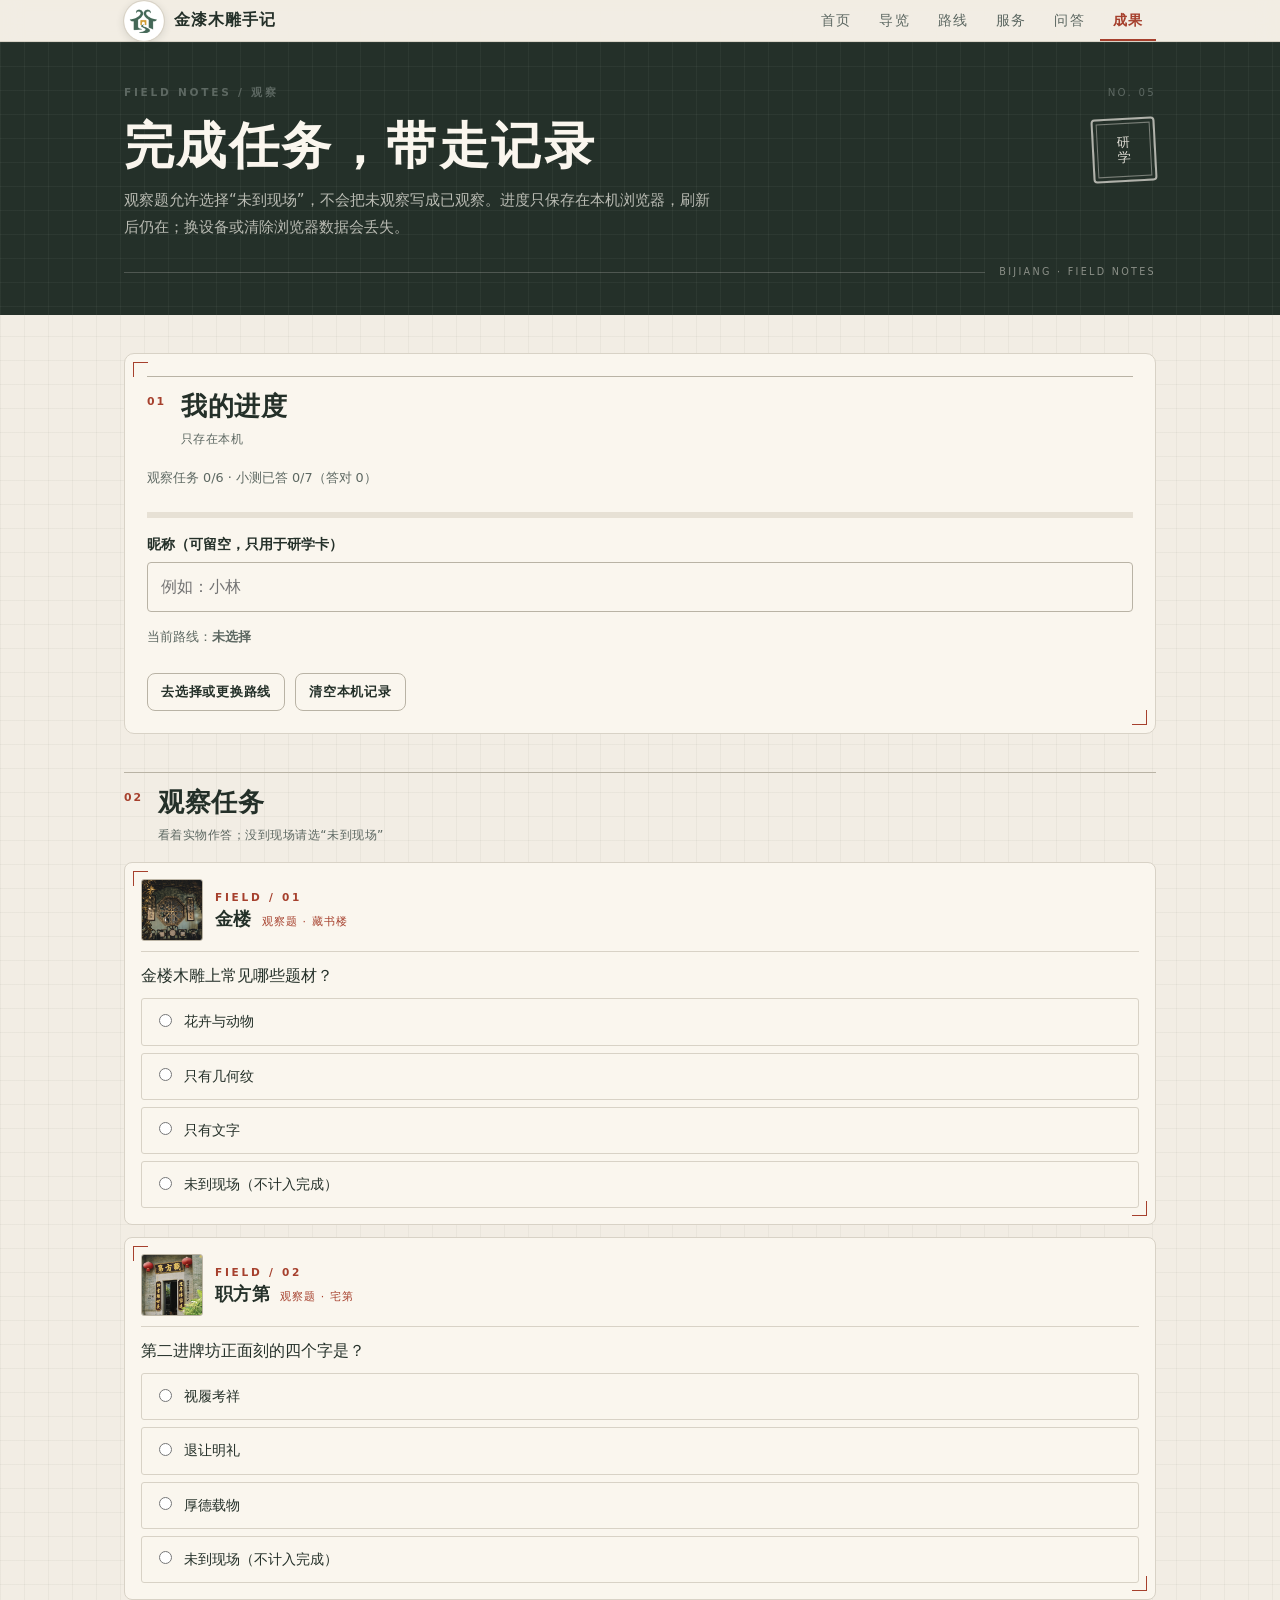
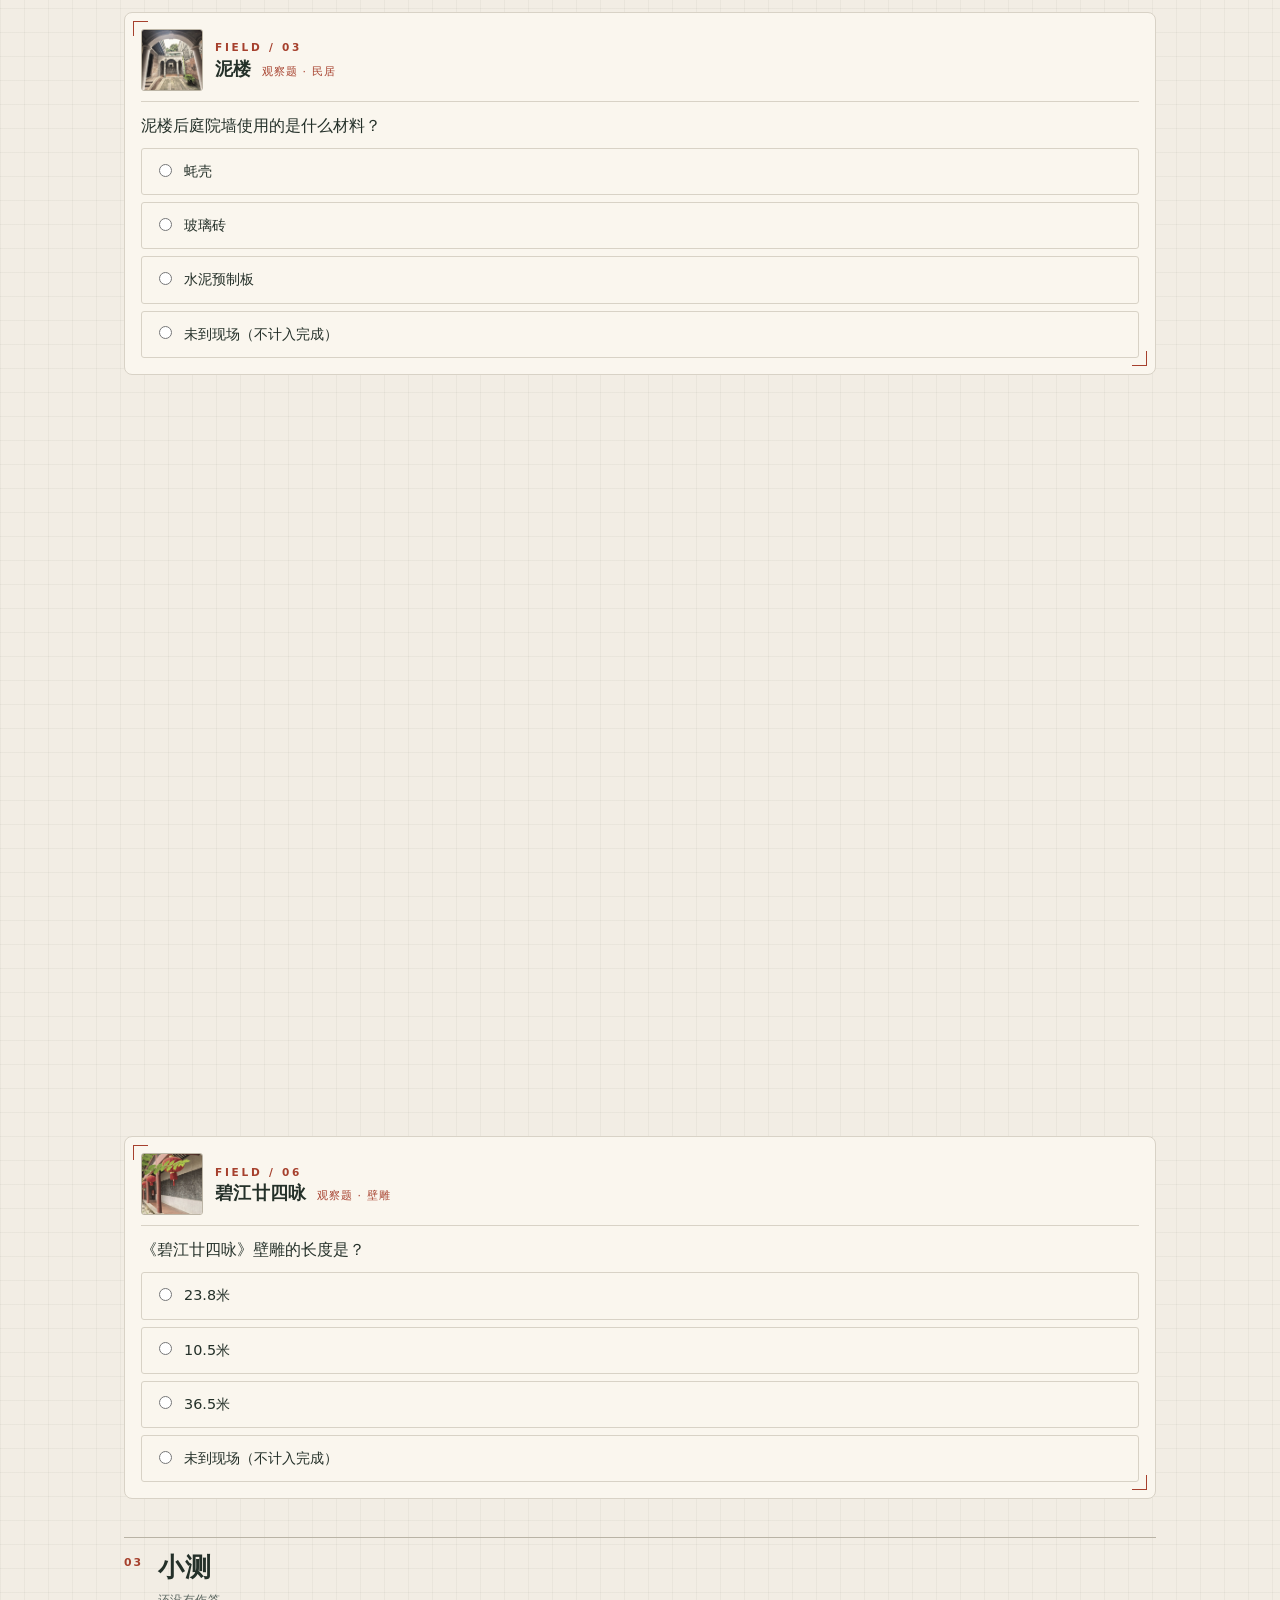
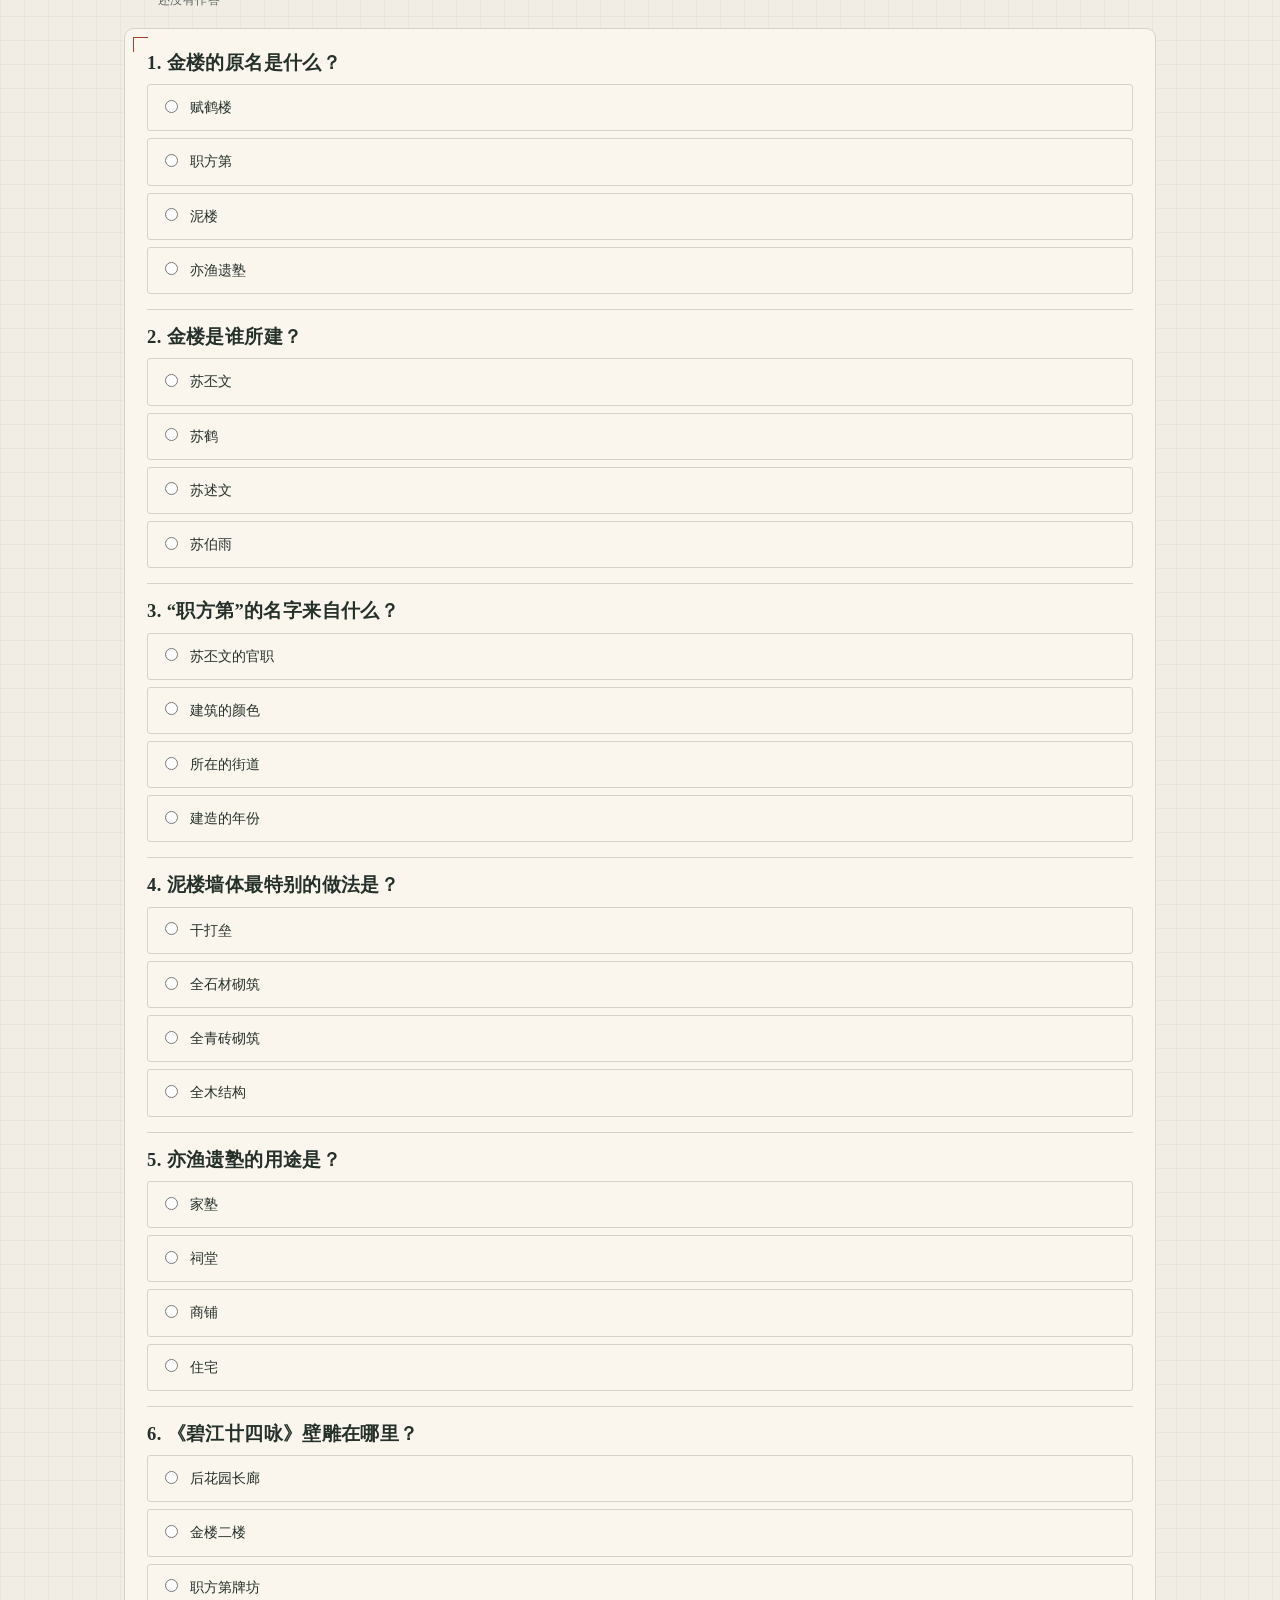
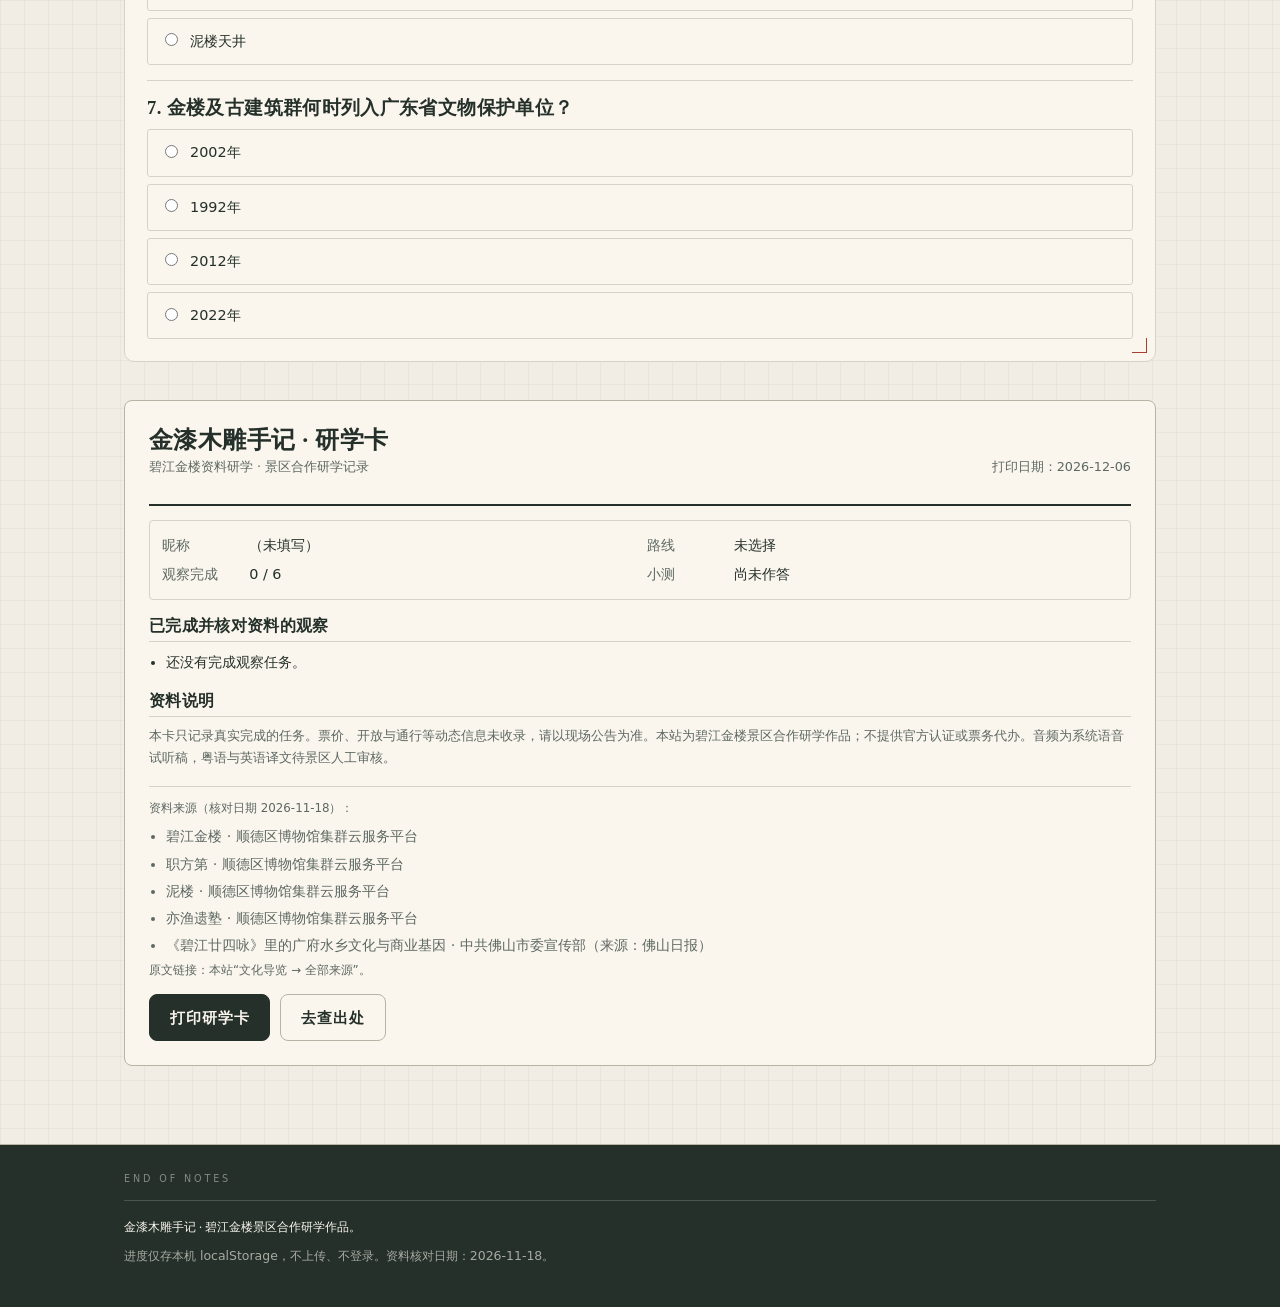
==== commit abfbc006: "改为本地资料优先未命中再调用DeepSeek" ====
--- a/explore.html
+++ b/explore.html
@@ -7,7 +7,7 @@
   <meta name="description" content="碧江金楼研学观察任务、小测、进度与可打印研学卡。进度只保存在本机浏览器，不登录。">
   <meta name="theme-color" content="#f2ede4">
   <link rel="icon" href="public/img/logo.png" type="image/png">
-  <link rel="stylesheet" href="assets/css/style.css?v=20261119-4">
+  <link rel="stylesheet" href="assets/css/style.css?v=20261119-11">
 </head>
 <body>
   <header class="site-header">
@@ -122,7 +122,7 @@
     </div>
   </footer>
 
-  <script type="module" src="assets/js/motion.js?v=20261119-4"></script>
-  <script type="module" src="assets/js/explore.js?v=20261119-4"></script>
+  <script type="module" src="assets/js/motion.js?v=20261119-11"></script>
+  <script type="module" src="assets/js/explore.js?v=20261119-11"></script>
 </body>
 </html>
--- a/assets/css/style.css
+++ b/assets/css/style.css
@@ -1058,6 +1058,45 @@
   height: 36px;
 }
 
+.audio-row.is-playing .audio-label { color: var(--red); }
+
+.audio-transcript {
+  margin-top: 2px;
+}
+
+.audio-transcript summary {
+  display: inline-flex;
+  align-items: center;
+  gap: 6px;
+  width: fit-content;
+  color: var(--red);
+  font-size: 0.72rem;
+  letter-spacing: 0.04em;
+  cursor: pointer;
+  list-style: none;
+}
+
+.audio-transcript summary::-webkit-details-marker { display: none; }
+
+.audio-transcript summary::after {
+  content: "+";
+  font-size: 0.9rem;
+  line-height: 1;
+}
+
+.audio-transcript[open] summary::after { content: "−"; }
+
+.audio-transcript p {
+  margin: 7px 0 0;
+  padding: 10px 12px;
+  border-left: 2px solid var(--line-strong);
+  background: var(--paper);
+  color: #2c3a33;
+  font-size: 0.82rem;
+  line-height: 1.75;
+  white-space: pre-wrap;
+}
+
 .spot-foot {
   display: flex;
   flex-wrap: wrap;
@@ -1305,24 +1344,24 @@
 .map-route-svg polyline {
   fill: none;
   stroke: var(--red);
-  stroke-width: 0.8;
-  stroke-dasharray: 2 1.3;
+  stroke-width: 0.55;
+  stroke-dasharray: 1.2 1.4;
   stroke-linecap: round;
   stroke-linejoin: round;
-  opacity: 0.95;
+  opacity: 0.72;
 }
 
 .map-route-svg polyline.route-halo {
-  stroke: rgba(250, 246, 238, 0.92);
-  stroke-width: 1.7;
+  stroke: rgba(250, 246, 238, 0.55);
+  stroke-width: 1.05;
   stroke-dasharray: none;
-  opacity: 1;
+  opacity: 0.8;
 }
 
 .map-route-svg polyline.route-line {
   stroke: var(--red);
-  stroke-width: 0.8;
-  stroke-dasharray: 2 1.3;
+  stroke-width: 0.55;
+  stroke-dasharray: 1.2 1.4;
 }
 
 .map-route-layer {
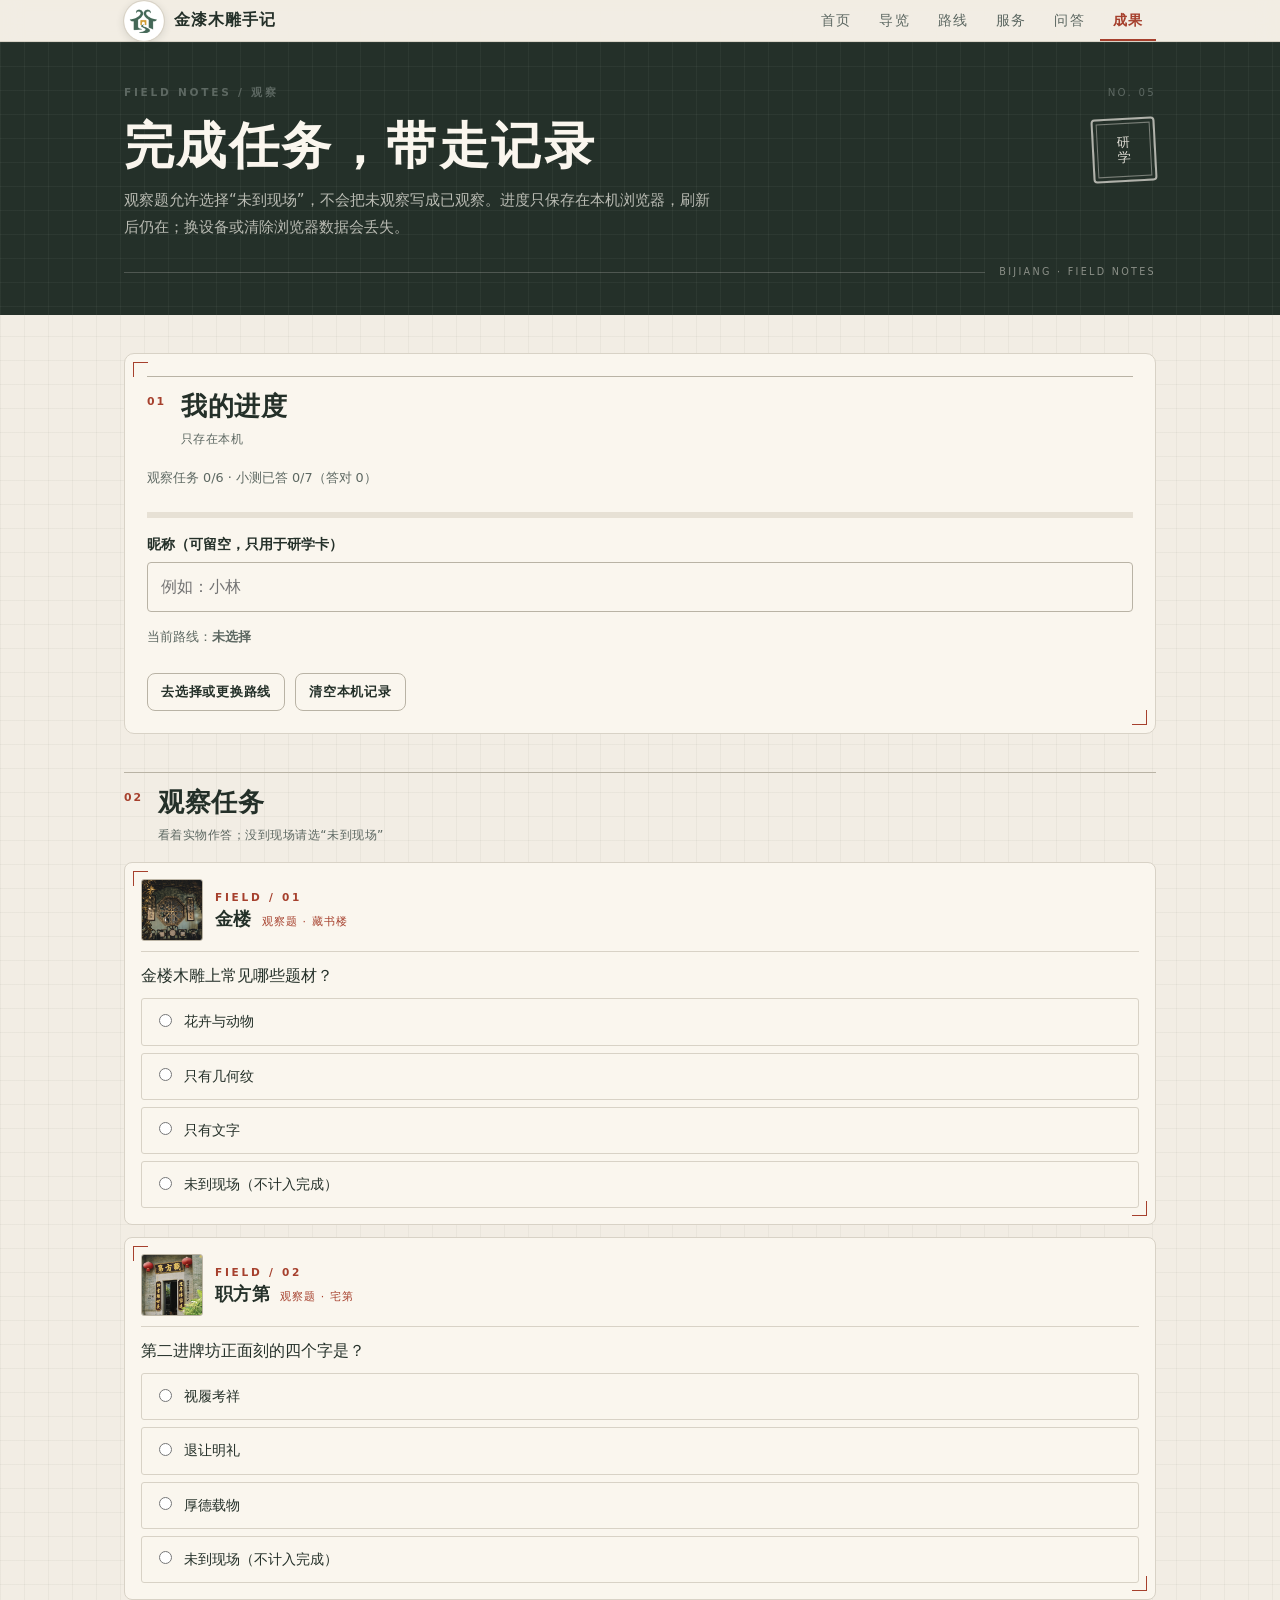
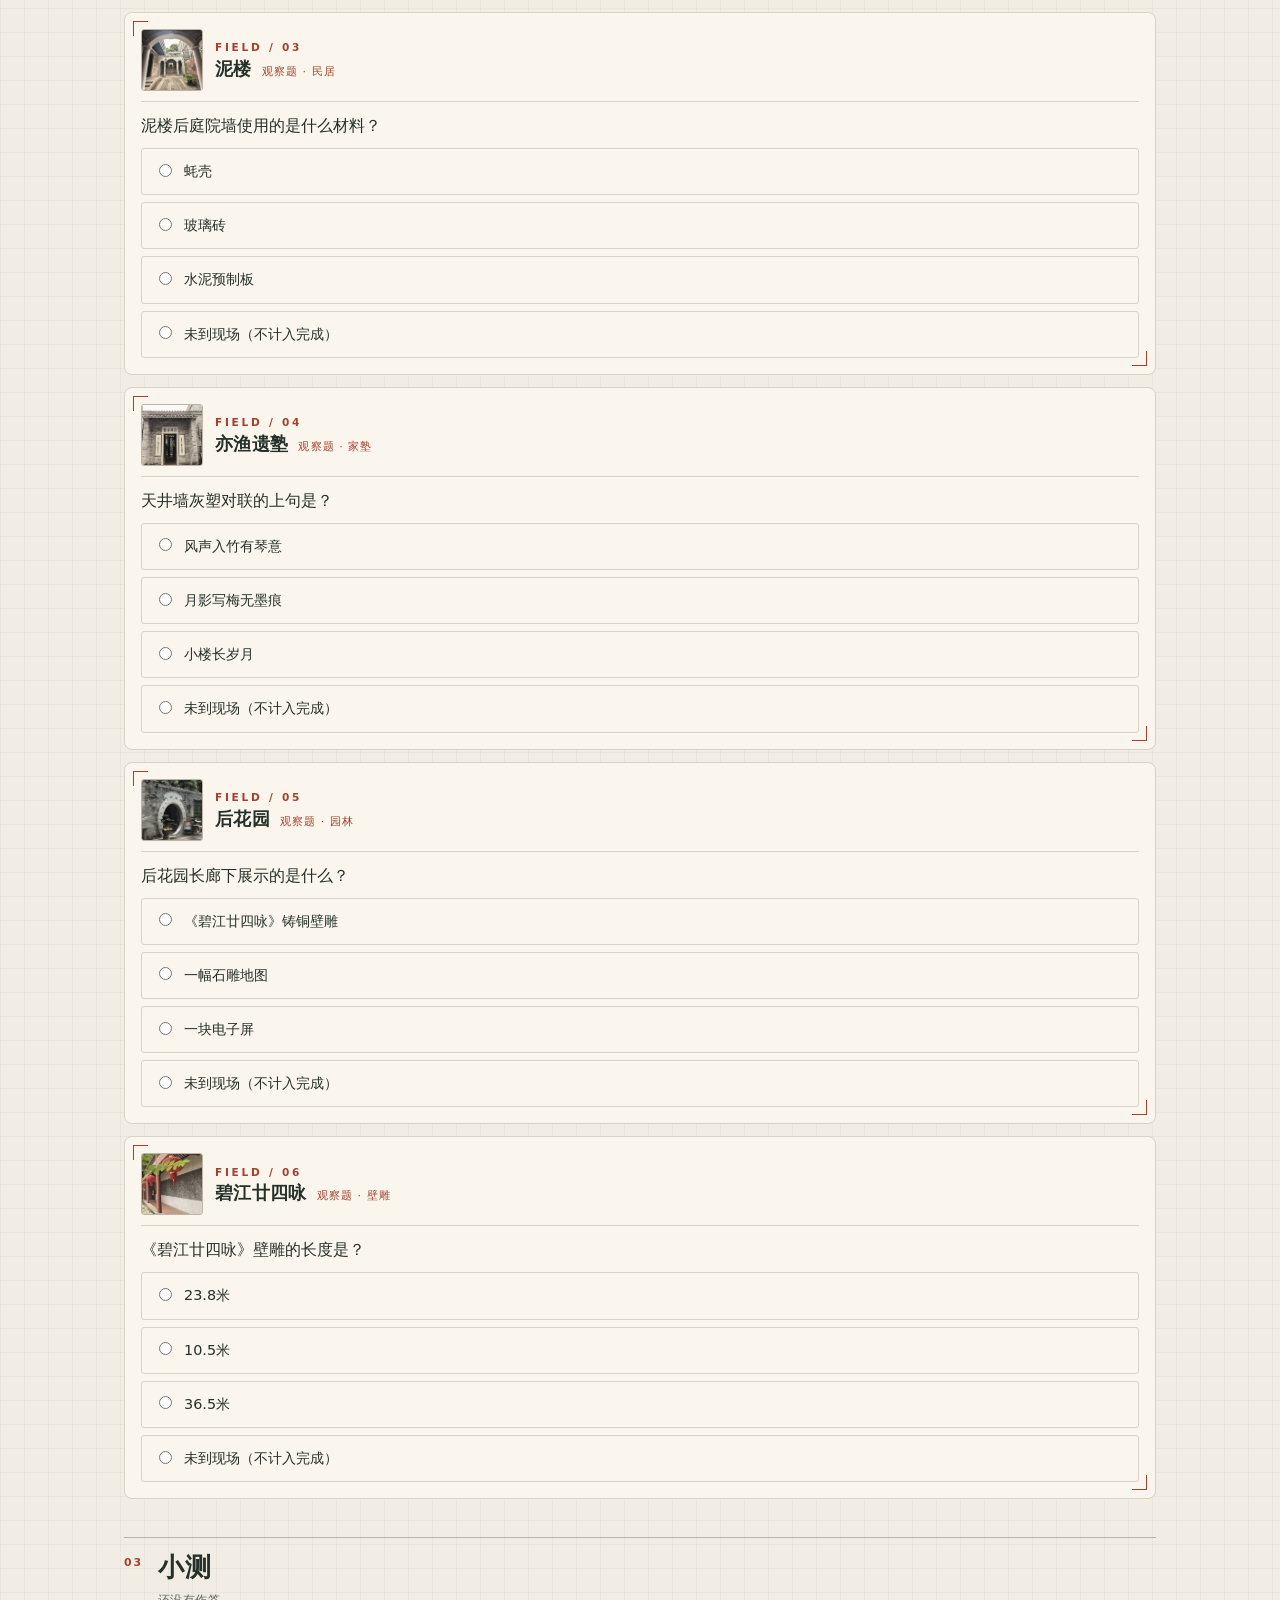
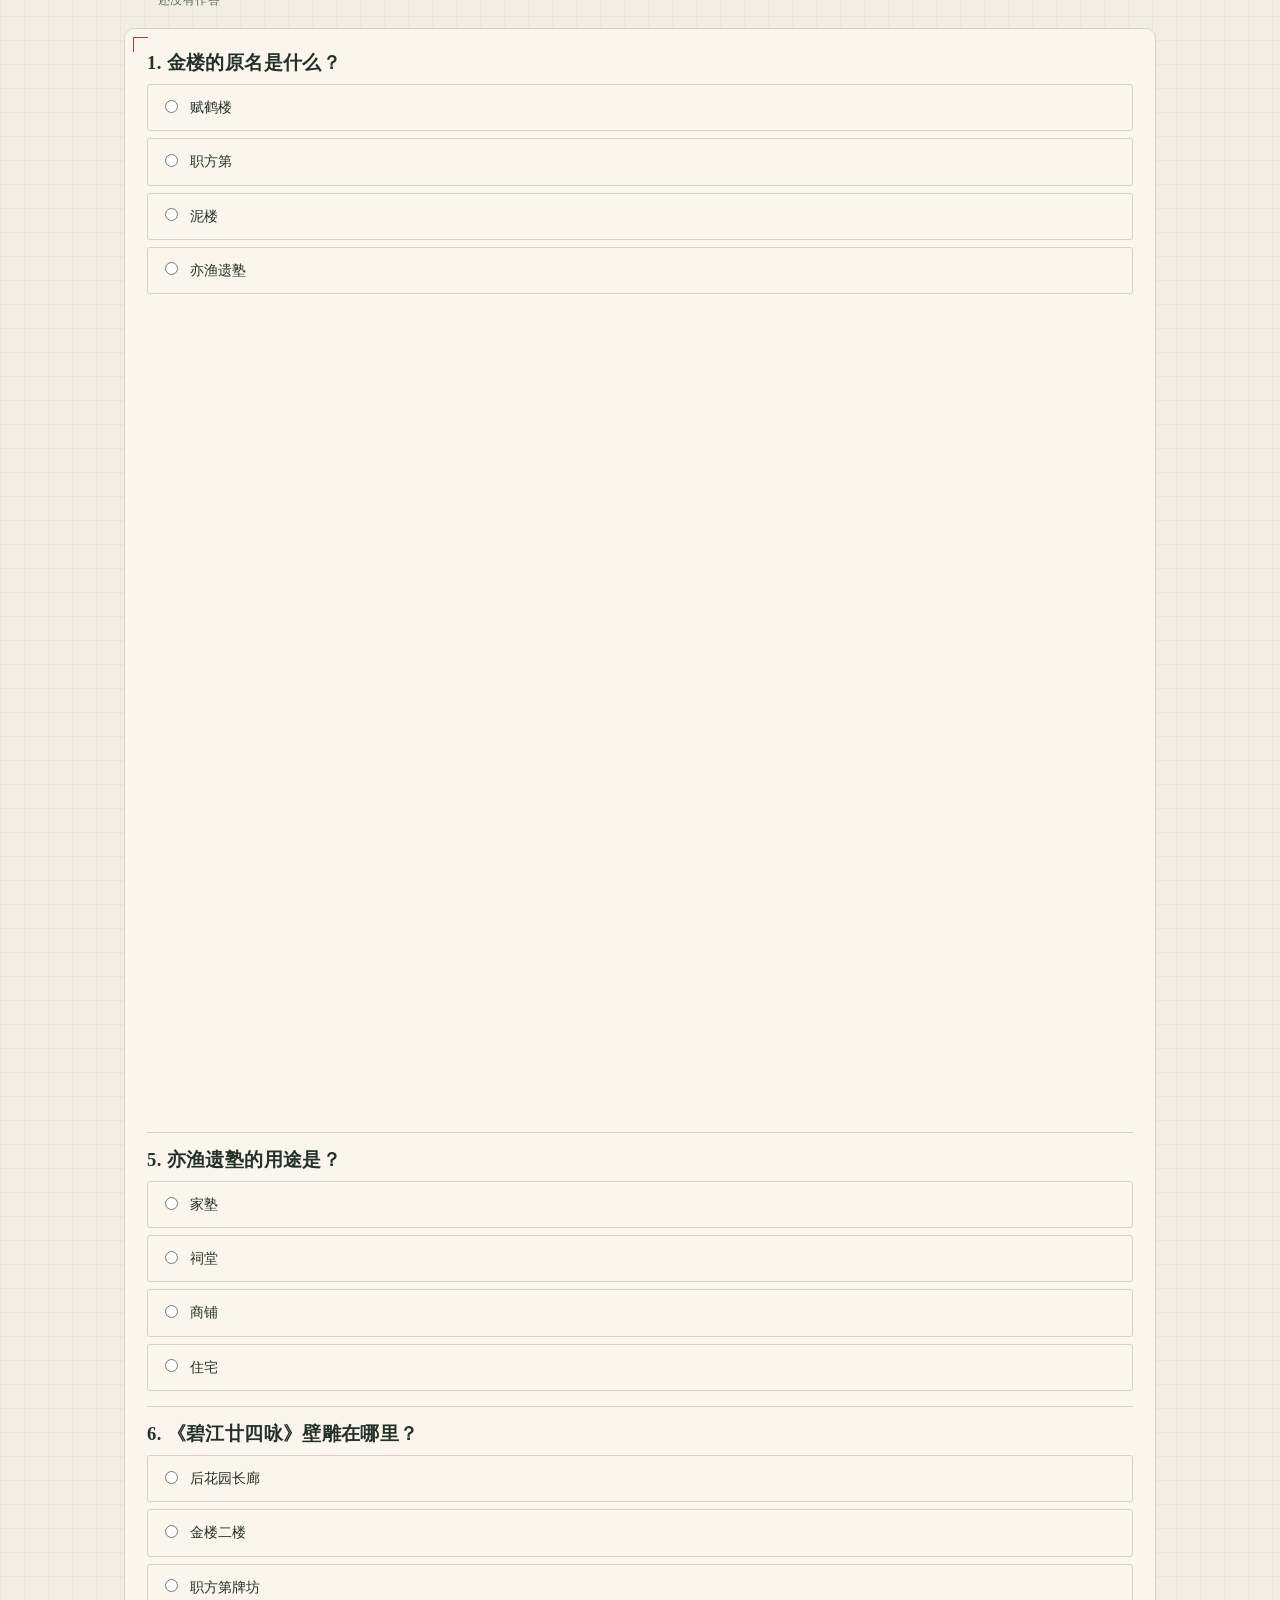
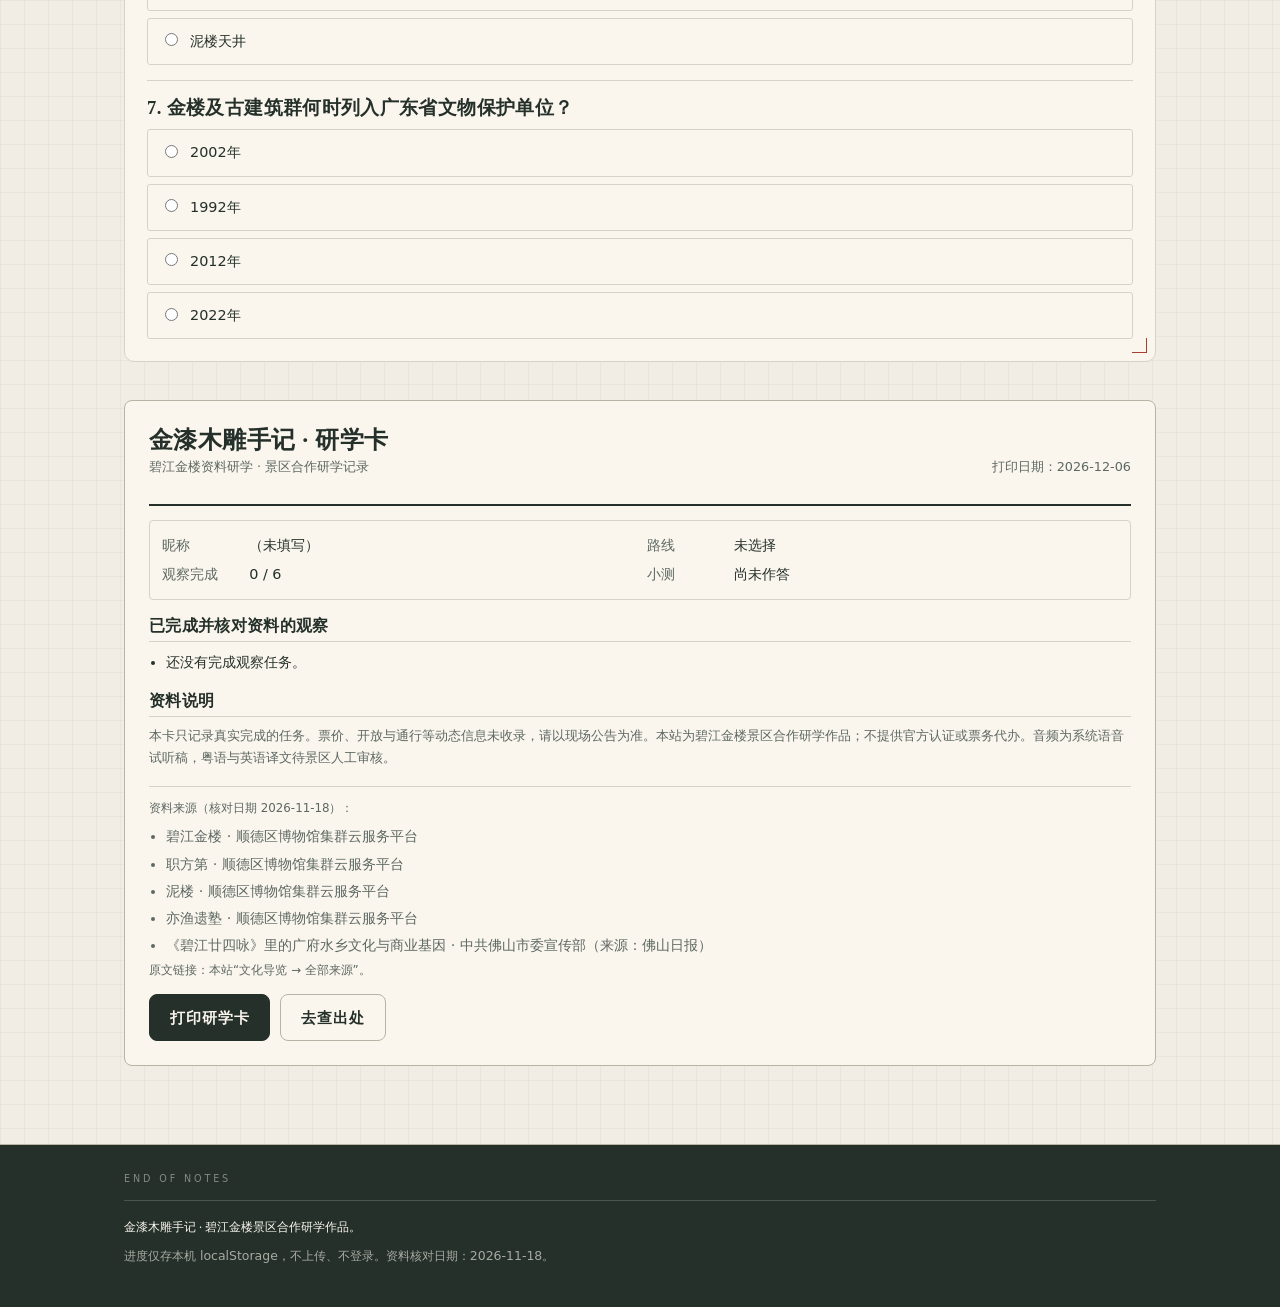
==== commit 1089bf3d: "本地未命中时增加DeepSeek联网检索" ====
--- a/explore.html
+++ b/explore.html
@@ -7,7 +7,7 @@
   <meta name="description" content="碧江金楼研学观察任务、小测、进度与可打印研学卡。进度只保存在本机浏览器，不登录。">
   <meta name="theme-color" content="#f2ede4">
   <link rel="icon" href="public/img/logo.png" type="image/png">
-  <link rel="stylesheet" href="assets/css/style.css?v=20261119-11">
+  <link rel="stylesheet" href="assets/css/style.css?v=20261119-12">
 </head>
 <body>
   <header class="site-header">
@@ -122,7 +122,7 @@
     </div>
   </footer>
 
-  <script type="module" src="assets/js/motion.js?v=20261119-11"></script>
-  <script type="module" src="assets/js/explore.js?v=20261119-11"></script>
+  <script type="module" src="assets/js/motion.js?v=20261119-12"></script>
+  <script type="module" src="assets/js/explore.js?v=20261119-12"></script>
 </body>
 </html>
